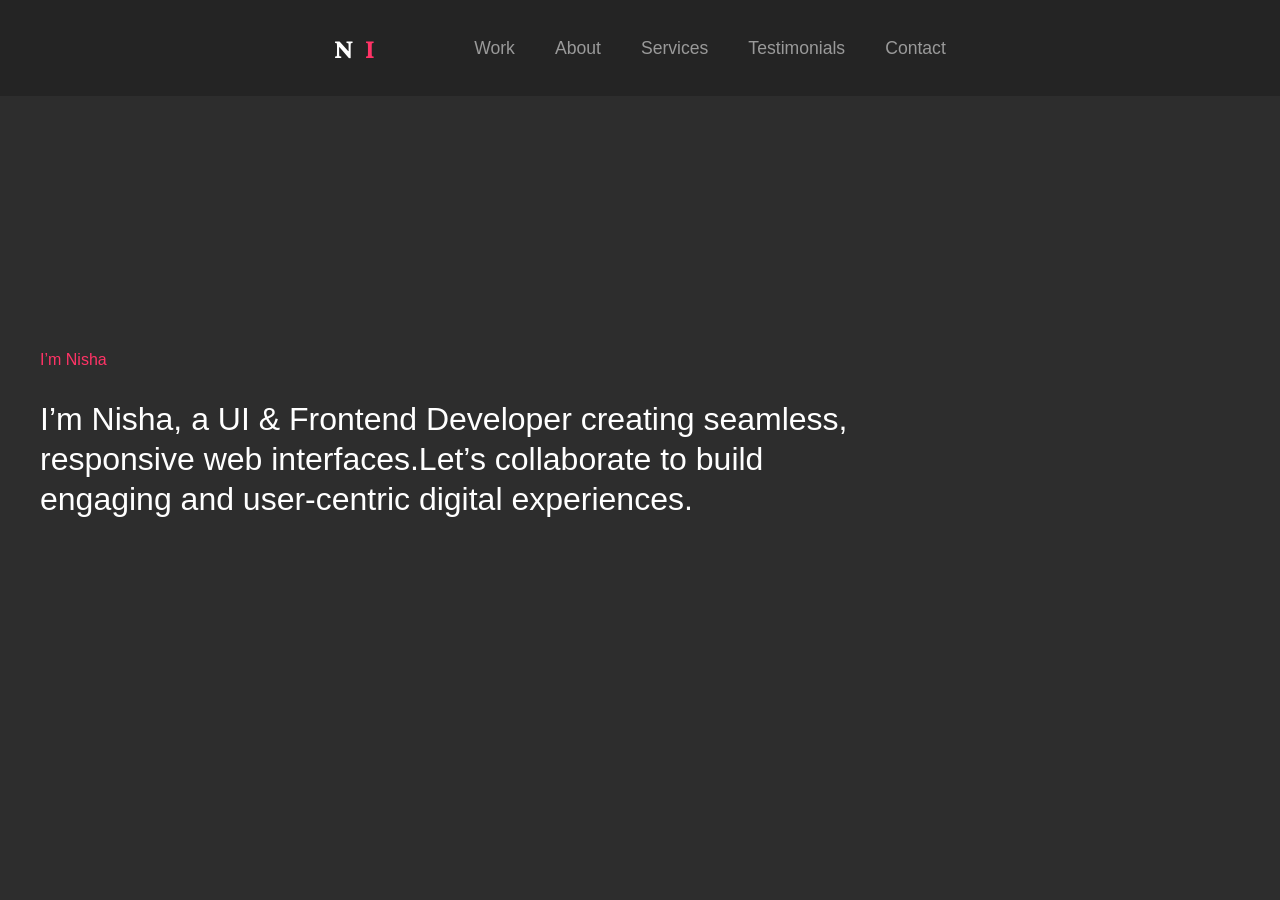
==== nisha.html @ 3fe4b80d "header part" ====
<!DOCTYPE html>
<html lang="en">
    <head>
        <meta charset="UTF-8">
        <meta name="viewport" content="width=device-width, initial-scale=1.0">
        <title>Nisha Portfolio</title>
        <link rel="preconnect" href="https://fonts.googleapis.com">
        <link rel="preconnect" href="https://fonts.gstatic.com" crossorigin>
        <link
            href="https://fonts.googleapis.com/css2?family=Crimson+Pro:wght@300;400;600;700&family=Archivo:wght@300;400;600;900&display=swap"
            rel="stylesheet">
        <link rel="stylesheet" href="nisha.css">
        <!--

Tooplate 2154 Split Portfolio

https://www.tooplate.com/view/2154-split-portfolio

Free HTML CSS Template

-->
    </head>
    <body>

        <div>
            <header>
                <div class="container">
                    <div class="header_wrap">
                        <a href="#work" class="logo">
                            <!-- <svg class="logo-icon" viewBox="0 0 100 100" xmlns="http://www.w3.org/2000/svg">
                <circle cx="50" cy="50" r="45" fill="none" stroke="#ff3366" stroke-width="3"/>
                <path d="M 30 40 L 50 60 L 70 40" fill="none" stroke="#ff3366" stroke-width="3" stroke-linecap="round" stroke-linejoin="round"/>
                <circle cx="50" cy="70" r="3" fill="#ff3366"/>
            </svg> -->
                            N
                            <span>I</span>
                        </a>
                        <nav>
                            <ul class="desktop-nav">
                                <li><a href="#work">Work</a></li>
                                <li><a href="#about">About</a></li>
                                <li><a href="#services">Services</a></li>
                                <li><a
                                        href="#testimonials">Testimonials</a></li>
                                <li><a href="#contact">Contact</a></li>
                            </ul>
                        </nav>
                        <div class="menu-icon">
                            <span></span>
                        </div>
                    </div>
                </div>
            </header>

            <div class="mobile-nav">
                <button class="mobile-nav-close"
                    aria-label="Close menu">&times;</button>
                <ul>
                    <li><a href="#work">Work</a></li>
                    <li><a href="#about">About</a></li>
                    <li><a href="#services">Services</a></li>
                    <li><a href="#testimonials">Testimonials</a></li>
                    <li><a href="#contact">Contact</a></li>
                </ul>
                <div class="mobile-nav-footer">
                    <p>Let's create something amazing together</p>
                    <a
                        href="/cdn-cgi/l/email-protection#a1c9c4cdcdcee1c4d9c0ccd1cdc48fc2cecc"><span
                            class="__cf_email__"
                            data-cfemail="771f121b1b1837120f161a071b125914181a">[email&#160;protected]</span></a>
                </div>
            </div>

        </div>

        <!-- banner section  -->

        <div class="banner-section">
            <div class="container">
                <div class="cont-row">
                    <div class="cont-col-left">
                        <div class="hero-wrapper">
                            <div class="hero-inner">
                                <span>I’m Nisha</span>
                                <h1>I’m Nisha, a UI & Frontend Developer
                                    creating seamless, responsive web
                                    interfaces.Let’s collaborate to build
                                    engaging and user-centric digital
                                    experiences.</h1>
                            </div>
                        </div>
                    </div>
                    <div class="cont-col-right">

                    </div>
                </div>
            </div>
        </div>

        <!-- banner section ends her  -->

        <!-- About Section -->
        <!-- <section id="about" class="about-section">
            <div class="container">
                <div class="about-split">
                    <div class="about-content">
                        <h2>Crafting Digital Experiences</h2>
                        <p>I'm a multidisciplinary designer and creative
                            director
                            based in New York, specializing in brand identity,
                            digital design, and visual storytelling. With over 8
                            years of experience, I've helped startups and
                            established brands create meaningful connections
                            with
                            their audiences.</p>
                        <p>My approach combines strategic thinking with
                            meticulous
                            craft. I believe great design isn't just about
                            aesthetics—it's about solving problems, telling
                            stories,
                            and creating experiences that resonate.</p>
                        <p>This template is provided by <a
                                href="https://www.tooplate.com"
                                target="_blank">Tooplate</a>, a website offering
                            free HTML CSS templates for personal and commercial
                            use.
                            You can download, modify, and use this template
                            without
                            any attribution requirement. Explore AI-ready web
                            templates at <a href="https://templatemo.com"
                                rel="nofollow" target="_blank">TemplateMo</a>.
                            All
                            photos sourced from <a href="https://unsplash.com"
                                rel="nofollow" target="_blank">Unsplash</a>.</p>
                        <div class="about-stats">
                            <div class="stat-item">
                                <h3>50+</h3>
                                <p>Projects</p>
                            </div>
                            <div class="stat-item">
                                <h3>30+</h3>
                                <p>Clients</p>
                            </div>
                            <div class="stat-item">
                                <h3>8</h3>
                                <p>Years</p>
                            </div>
                        </div>
                    </div>
                    <div class="about-image"></div>
                </div>
            </div>
        </section> -->

        <!-- Services Section -->

        <!-- <section id="services" class="services-section">
            <div class="container">
                <div class="services-container">
                    <div class="section-header">
                        <h2>What I Do</h2>
                        <p>Comprehensive design services tailored to your
                            needs</p>
                    </div>
                    <div class="services-grid">
                        <div class="service-card">
                            <div class="service-number">01</div>
                            <h3>Brand Identity</h3>
                            <p>Creating cohesive visual identities that capture
                                your
                                brand's essence and resonate with your
                                audience.</p>
                            <ul class="service-list">
                                <li>Logo Design</li>
                                <li>Brand Strategy</li>
                                <li>Visual Guidelines</li>
                                <li>Brand Collateral</li>
                            </ul>
                        </div>
                        <div class="service-card">
                            <div class="service-number">02</div>
                            <h3>Web Design</h3>
                            <p>Designing beautiful, functional websites that
                                deliver
                                exceptional user experiences across all
                                devices.</p>
                            <ul class="service-list">
                                <li>UI/UX Design</li>
                                <li>Responsive Design</li>
                                <li>Prototyping</li>
                                <li>Frontend Development</li>
                            </ul>
                        </div>
                        <div class="service-card">
                            <div class="service-number">03</div>
                            <h3>Digital Strategy</h3>
                            <p>Strategic planning and consulting to help your
                                brand
                                succeed in the digital landscape.</p>
                            <ul class="service-list">
                                <li>User Research</li>
                                <li>Content Strategy</li>
                                <li>Digital Roadmaps</li>
                                <li>Analytics & Insights</li>
                            </ul>
                        </div>
                    </div>
                </div>
            </div>
        </section> -->

        <!-- Testimonials Section -->
        <!-- <section id="testimonials" class="testimonials-section">
            <div class="container">
                <div class="testimonials-container">
                    <div class="section-header">
                        <h2>Client Testimonials</h2>
                        <p>What people say about working with me</p>
                    </div>
                    <div class="testimonials-grid">
                        <div class="testimonial-card">
                            <div class="quote-icon">"</div>
                            <p class="testimonial-text">Working with this
                                designer
                                was an absolute pleasure. The brand identity
                                they
                                created exceeded our expectations and perfectly
                                captured our vision. Highly recommended!</p>
                            <div class="testimonial-author">
                                <div class="author-avatar">SK</div>
                                <div class="author-info">
                                    <h4>Sarah Kim</h4>
                                    <p>CEO, Stellar Tech</p>
                                </div>
                            </div>
                        </div>
                        <div class="testimonial-card">
                            <div class="quote-icon">"</div>
                            <p class="testimonial-text">The attention to detail
                                and
                                creative approach made all the difference. Our
                                website redesign not only looks stunning but has
                                significantly improved our conversion rates.</p>
                            <div class="testimonial-author">
                                <div class="author-avatar">MJ</div>
                                <div class="author-info">
                                    <h4>Michael Johnson</h4>
                                    <p>Founder, FitLife</p>
                                </div>
                            </div>
                        </div>
                        <div class="testimonial-card">
                            <div class="quote-icon">"</div>
                            <p class="testimonial-text">Professional, creative,
                                and
                                always on time. The entire process was smooth
                                and
                                collaborative. We couldn't be happier with the
                                final
                                results.</p>
                            <div class="testimonial-author">
                                <div class="author-avatar">EC</div>
                                <div class="author-info">
                                    <h4>Emily Chen</h4>
                                    <p>Marketing Director, Fashion Co.</p>
                                </div>
                            </div>
                        </div>
                    </div>
                </div>
            </div>
        </section> -->

        <!-- Contact Section -->
        <!-- <section id="contact" class="contact-section">
            <div class="container">
                <div class="contact-split">
                    <div class="contact-info">
                        <h2>Let's Work Together</h2>
                        <p>Have a project in mind? I'd love to hear about it.
                            Send
                            me a message and let's create something amazing
                            together.</p>
                        <div class="contact-details">
                            <div class="contact-item">
                                <div class="contact-item-icon">📧</div>
                                <div class="contact-item-content">
                                    <h4>Email</h4>
                                    <a
                                        href="/cdn-cgi/l/email-protection#6008050c0c0f200518010d100c054e030f0d"><span
                                            class="__cf_email__"
                                            data-cfemail="18707d747477587d60797568747d367b7775">[email&#160;protected]</span></a>
                                </div>
                            </div>
                            <div class="contact-item">
                                <div class="contact-item-icon">📱</div>
                                <div class="contact-item-content">
                                    <h4>Phone</h4>
                                    <a href="tel:+1234567890">+1 (234)
                                        567-890</a>
                                </div>
                            </div>
                            <div class="contact-item">
                                <div class="contact-item-icon">📍</div>
                                <div class="contact-item-content">
                                    <h4>Location</h4>
                                    <a
                                        href="https://www.google.com/maps/place/New+York,+NY"
                                        target="_blank">New York, NY</a>
                                </div>
                            </div>
                        </div>
                        <div class="social-links">
                            <a href="#" class="social-link"
                                title="Dribbble">Dr</a>
                            <a href="#" class="social-link"
                                title="Behance">Be</a>
                            <a href="#" class="social-link"
                                title="Instagram">In</a>
                            <a href="#" class="social-link"
                                title="LinkedIn">Li</a>
                            <a href="#" class="social-link"
                                title="Twitter">Tw</a>
                        </div>
                    </div>
                    <form class="contact-form">
                        <div class="form-group">
                            <label for="name">Name</label>
                            <input type="text" id="name" name="name" required>
                        </div>
                        <div class="form-group">
                            <label for="email">Email</label>
                            <input type="email" id="email" name="email"
                                required>
                        </div>
                        <div class="form-group">
                            <label for="subject">Subject</label>
                            <input type="text" id="subject" name="subject"
                                required>
                        </div>
                        <div class="form-group">
                            <label for="message">Message</label>
                            <textarea id="message" name="message"
                                required></textarea>
                        </div>
                        <button type="submit" class="submit-btn">Send
                            Message</button>
                    </form>
                </div>
            </div>
        </section> -->

        <!-- <footer>
            <div class="container">
                <p>Copyright © 2026 Your Company Name. All rights reserved.
                    Design:
                    <a rel="nofollow" href="https://www.tooplate.com"
                        target="_blank">Tooplate</a></p>
            </div>
        </footer> -->

        <!-- <script data-cfasync="false"
            src="/cdn-cgi/scripts/5c5dd728/cloudflare-static/email-decode.min.js"></script>
        <script src="tooplate-split-scripts.js"></script> -->
    </body>
</html>
---- nisha.css ----
@charset "utf-8";
/* CSS Document 

Tooplate 2154 Split Portfolio

https://www.tooplate.com/view/2154-split-portfolio

*/

* {
	margin: 0;
	padding: 0;
	box-sizing: border-box;
}

:root {
	--bg-dark: #2d2d2d;
	--bg-light: #383838;
	--bg-header: #242424;
	--text-primary: #ffffff;
	--text-secondary: #9a9a9a;
	--accent: #ff3366;
	--accent-hover: #ff5580;
}

html {
	scroll-behavior: smooth;
}

body {
	font-family: Poppins, sans-serif;
	background: var(--bg-dark);
	color: var(--text-primary);
	overflow-x: hidden;
}

.container{
	max-width: 1200px;
    margin: auto;
}
/* Header */
.header_wrap{
	display: flex;
    align-items: center;
    gap: 100px;
}
.header_wrap span{
	color: var(--accent);
}
header {
	position: fixed;
	top: 0;
	left: 0;
	width: 100%;
	padding: 2rem 5%;
	display: flex;
	justify-content: space-between;
	align-items: center;
	z-index: 1000;
	background: rgba(36, 36, 36, 0.95);
	backdrop-filter: blur(10px);
}

.logo {
	font-family: 'Crimson Pro', serif;
	font-size: 1.8rem;
	font-weight: 700;
	letter-spacing: -1px;
	display: flex;
	align-items: center;
	gap: 0.75rem;
	text-decoration: none;
	color: var(--text-primary);
	transition: opacity 0.3s ease;
}

.logo:hover {
	opacity: 0.8;
}

.logo-icon {
	width: 40px;
	height: 40px;
}

.desktop-nav {
	display: flex;
	gap: 2.5rem;
	list-style: none;
}

.desktop-nav a {
	color: var(--text-secondary);
	text-decoration: none;
	font-size: 1.1rem;
	font-weight: 400;
	transition: all 0.3s ease;
	position: relative;
	padding-bottom: 0.5rem;
}

.desktop-nav a::before {
	content: '';
	position: absolute;
	bottom: 0;
	left: 50%;
	width: 0;
	height: 2px;
	background: var(--accent);
	transition: all 0.3s ease;
	transform: translateX(-50%);
}

.desktop-nav a:hover {
	color: var(--text-primary);
}

.desktop-nav a:hover::before {
	width: 100%;
}

.desktop-nav a.active {
	color: var(--text-primary);
}

.desktop-nav a.active::before {
	width: 100%;
	background: var(--text-primary);
}

.menu-icon {
	display: none;
	width: 40px;
	height: 40px;
	cursor: pointer;
	align-items: center;
	justify-content: center;
	border: 1px solid rgba(255, 255, 255, 0.2);
	border-radius: 50%;
	transition: border-color 0.3s ease;
	position: relative;
	z-index: 1002;
}

.menu-icon:hover {
	border-color: var(--accent);
}

.menu-icon span {
	display: block;
	width: 18px;
	height: 2px;
	background: var(--text-primary);
	position: relative;
}

.menu-icon span::before,
.menu-icon span::after {
	content: '';
	position: absolute;
	width: 18px;
	height: 2px;
	background: var(--text-primary);
	transition: all 0.3s ease;
}

.menu-icon span::before {
	top: -6px;
}

.menu-icon span::after {
	top: 6px;
}

/* Mobile Menu */
.mobile-nav {
	position: fixed;
	top: 0;
	right: -100%;
	width: 100%;
	max-width: 400px;
	height: 100vh;
	background: rgba(37, 37, 37, 0.98);
	backdrop-filter: blur(20px);
	z-index: 1001;
	padding: 120px 3rem 3rem;
	transition: right 0.3s ease-out;
}

.mobile-nav.active {
	right: 0;
}

.mobile-nav-close {
	position: absolute;
	top: 2rem;
	right: 2rem;
	width: 40px;
	height: 40px;
	background: transparent;
	border: 1px solid rgba(255, 255, 255, 0.2);
	border-radius: 50%;
	color: var(--text-primary);
	font-size: 1.5rem;
	cursor: pointer;
	display: flex;
	align-items: center;
	justify-content: center;
	transition: all 0.3s ease;
	line-height: 1;
}

.mobile-nav-close:hover {
	border-color: var(--accent);
	color: var(--accent);
	transform: rotate(90deg);
}

.mobile-nav ul {
	list-style: none;
}

.mobile-nav li {
	margin-bottom: 1.5rem;
}

.mobile-nav a {
	font-family: 'Crimson Pro', serif;
	font-size: 1.8rem;
	color: var(--text-primary);
	text-decoration: none;
	transition: all 0.3s ease;
	display: block;
}

.mobile-nav a:hover {
	color: var(--accent);
	transform: translateX(10px);
}

.mobile-nav a.active {
	color: var(--accent);
}

.mobile-nav-footer {
	position: absolute;
	bottom: 3rem;
	left: 3rem;
	right: 3rem;
}

.mobile-nav-footer p {
	color: var(--text-secondary);
	font-size: 0.9rem;
	margin-bottom: 1rem;
}

.mobile-nav-footer a {
	font-size: 0.9rem;
	color: var(--accent);
}

/* carousal banner  starts */

.banner-section-in{
	height: 100vh;
    display: flex;
    align-items: center;
    justify-content: center;	
}
.cont-row {
    height: 100vh;
    position: relative;
    display: grid;
    grid-template-columns: 1fr 300px;
    gap: 60px;
    align-items: center;
}
.hero-inner span{
	color: var(--accent);
}
.hero-inner h1 {
    padding: 30px 0;
    line-height: 40px;
    font-weight: 400;
}

/* carousal banner ends */



/* Split Screen Container */






.split-container {
	display: flex;
	height: 100vh;
	min-height: 700px;
	padding-top: 100px;
	position: relative;
}

.left-panel {
	flex: 1;
	position: relative;
	overflow: hidden;
	background: var(--bg-light);
}

.image-container {
	position: absolute;
	width: 100%;
	height: 100%;
	display: flex;
	align-items: center;
	justify-content: center;
	opacity: 0;
	transition: opacity 0.8s ease;
}

.image-container.active {
	opacity: 1;
}

.project-image {
	width: 80%;
	height: 80%;
	background-size: cover;
	background-position: center;
	position: relative;
	overflow: hidden;
}

.image-container:nth-child(1) .project-image {
	background-image: url('https://images.unsplash.com/photo-1558655146-9f40138edfeb?w=800&h=1000&fit=crop');
}

.image-container:nth-child(2) .project-image {
	background-image: url('https://images.unsplash.com/photo-1460925895917-afdab827c52f?w=800&h=1000&fit=crop');
}

.image-container:nth-child(3) .project-image {
	background-image: url('https://images.unsplash.com/photo-1476480862126-209bfaa8edc8?w=800&h=1000&fit=crop');
}

.image-container:nth-child(4) .project-image {
	background-image: url('https://images.unsplash.com/photo-1550745165-9bc0b252726f?w=800&h=1000&fit=crop');
}

.image-container:nth-child(5) .project-image {
	background-image: url('https://images.unsplash.com/photo-1499951360447-b19be8fe80f5?w=800&h=1000&fit=crop');
}

.right-panel {
	flex: 1;
	padding: 5%;
	overflow-y: visible;
	position: relative;
}

.project-details {
	position: absolute;
	top: 5%;
	left: 5%;
	right: 5%;
	opacity: 0;
	transform: translateY(30px);
	transition: all 0.6s ease;
	pointer-events: none;
}

.project-details.active {
	opacity: 1;
	transform: translateY(0);
	pointer-events: auto;
}

.project-number {
	font-family: 'Crimson Pro', serif;
	font-size: 1rem;
	color: var(--text-secondary);
	margin-bottom: 1rem;
	letter-spacing: 2px;
}

.project-title {
	font-family: 'Crimson Pro', serif;
	font-size: clamp(2.5rem, 5vw, 4rem);
	font-weight: 700;
	line-height: 1.1;
	margin-bottom: 1.5rem;
	letter-spacing: -2px;
}

.project-category {
	display: inline-block;
	padding: 0.5rem 1.5rem;
	background: var(--accent);
	color: white;
	font-size: 0.85rem;
	font-weight: 600;
	letter-spacing: 1px;
	margin-bottom: 2rem;
	text-transform: uppercase;
}

.project-description {
	font-family: 'Crimson Pro', serif;
	font-size: 1.3rem;
	line-height: 1.8;
	color: var(--text-secondary);
	margin-bottom: 3rem;
	max-width: 600px;
}

.project-info {
	display: grid;
	grid-template-columns: repeat(auto-fit, minmax(150px, 1fr));
	gap: 2rem;
	margin-bottom: 3rem;
	padding: 2rem 0;
	border-top: 1px solid rgba(255, 255, 255, 0.1);
	border-bottom: 1px solid rgba(255, 255, 255, 0.1);
}

.info-item h4 {
	font-size: 0.85rem;
	color: var(--text-secondary);
	margin-bottom: 0.5rem;
	text-transform: uppercase;
	letter-spacing: 1px;
}

.info-item p {
	font-size: 1.1rem;
	font-weight: 600;
}

.project-tags {
	display: flex;
	flex-wrap: wrap;
	gap: 0.75rem;
	margin-bottom: 3rem;
}

.tag {
	padding: 0.5rem 1rem;
	background: rgba(255, 255, 255, 0.05);
	border: 1px solid rgba(255, 255, 255, 0.1);
	font-size: 0.9rem;
	color: var(--text-secondary);
}

.view-project-btn {
	display: inline-block;
	padding: 1rem 2.5rem;
	background: transparent;
	color: var(--text-primary);
	border: 2px solid var(--text-primary);
	text-decoration: none;
	font-weight: 600;
	letter-spacing: 1px;
	text-transform: uppercase;
	font-size: 0.9rem;
	transition: all 0.3s ease;
}

.view-project-btn:hover {
	background: var(--accent);
	border-color: var(--accent);
	transform: translateX(10px);
}

/* Navigation Arrows */
.navigation {
	position: absolute;
	top: 120px;
	right: 5%;
	display: flex;
	gap: 1rem;
	z-index: 100;
}

.nav-arrow {
	width: 50px;
	height: 50px;
	background: rgba(255, 255, 255, 0.05);
	border: 1px solid rgba(255, 255, 255, 0.2);
	display: flex;
	align-items: center;
	justify-content: center;
	cursor: pointer;
	transition: all 0.3s ease;
	backdrop-filter: blur(10px);
}

.nav-arrow:hover {
	background: var(--accent);
	border-color: var(--accent);
	transform: scale(1.1);
}

.nav-arrow.disabled {
	opacity: 0.3;
	cursor: not-allowed;
}

.nav-arrow.disabled:hover {
	background: rgba(255, 255, 255, 0.05);
	transform: scale(1);
}

.arrow {
	width: 16px;
	height: 16px;
	border-top: 2px solid var(--text-primary);
	border-right: 2px solid var(--text-primary);
}

.arrow-left {
	transform: rotate(-135deg);
}

.arrow-right {
	transform: rotate(45deg);
}

/* Progress Indicator */
.progress-indicator {
	position: absolute;
	left: 2%;
	top: 50%;
	transform: translateY(-50%);
	display: flex;
	flex-direction: column;
	gap: 1rem;
	z-index: 100;
}

.progress-dot {
	width: 12px;
	height: 12px;
	background: rgba(255, 255, 255, 0.2);
	border-radius: 50%;
	cursor: pointer;
	transition: all 0.3s ease;
}

.progress-dot.active {
	background: var(--accent);
	transform: scale(1.5);
}

.progress-dot:hover {
	background: var(--text-primary);
}

/* Project Controls Wrapper */
.project-controls {
	position: absolute;
	top: 0;
	left: 0;
	right: 0;
	bottom: 0;
	pointer-events: none;
	z-index: 100;
	opacity: 1;
	transition: opacity 0.3s ease;
}

.project-controls.hidden {
	opacity: 0;
	pointer-events: none;
}

.project-controls .navigation,
.project-controls .progress-indicator {
	pointer-events: auto;
}

.project-controls.hidden .navigation,
.project-controls.hidden .progress-indicator {
	pointer-events: none;
}

/* About Section */
.about-section {
	min-height: 100vh;
	display: flex;
	align-items: center;
	padding: 100px 5%;
}

.about-split {
	display: grid;
	grid-template-columns: 1fr 1fr;
	gap: 5rem;
	max-width: 1400px;
	margin: 0 auto;
	align-items: center;
}

.about-image {
	position: relative;
	aspect-ratio: 3/4;
	background-image: url('https://images.unsplash.com/photo-1573496359142-b8d87734a5a2?w=600&h=800&fit=crop');
	background-size: cover;
	background-position: center;
	display: flex;
	align-items: center;
	justify-content: center;
	overflow: hidden;
}

.about-image::before {
	content: '';
	position: absolute;
	width: 100%;
	height: 100%;
	background: rgba(26, 26, 26, 0.3);
}

.about-content h2 {
	font-family: 'Crimson Pro', serif;
	font-size: clamp(2.5rem, 5vw, 4rem);
	font-weight: 700;
	line-height: 1.1;
	margin-bottom: 2rem;
	letter-spacing: -2px;
}

.about-content p {
	font-family: 'Crimson Pro', serif;
	font-size: 1.2rem;
	line-height: 1.8;
	color: var(--text-secondary);
	margin-bottom: 1.5rem;
}

.about-content p a {
	color: var(--accent);
	text-decoration: none;
	transition: opacity 0.3s ease;
}

.about-content p a:hover {
	opacity: 0.8;
}

.about-stats {
	display: grid;
	grid-template-columns: repeat(3, 1fr);
	gap: 1.5rem;
	margin-top: 3rem;
	padding-top: 3rem;
	border-top: 1px solid rgba(255, 255, 255, 0.1);
}

.stat-item {
	position: relative;
	padding: 2rem 1.5rem;
	background: rgba(255, 255, 255, 0.02);
	border: 1px solid rgba(255, 255, 255, 0.1);
	text-align: center;
	transition: all 0.3s ease;
}

.stat-item:hover {
	background: rgba(255, 255, 255, 0.05);
	border-color: rgba(255, 255, 255, 0.2);
	transform: translateY(-3px);
}

.stat-item::before {
	content: '';
	position: absolute;
	top: 0;
	left: 0;
	width: 30px;
	height: 30px;
	border-top: 2px solid var(--accent);
	border-left: 2px solid var(--accent);
}

.stat-item::after {
	content: '';
	position: absolute;
	bottom: 0;
	right: 0;
	width: 30px;
	height: 30px;
	border-bottom: 2px solid rgba(255, 255, 255, 0.2);
	border-right: 2px solid rgba(255, 255, 255, 0.2);
}

.stat-item h3 {
	font-family: 'Crimson Pro', serif;
	font-size: 3.5rem;
	font-weight: 700;
	color: var(--text-primary);
	margin-bottom: 0.5rem;
	line-height: 1;
}

.stat-item p {
	font-size: 0.85rem;
	color: var(--text-secondary);
	text-transform: uppercase;
	letter-spacing: 2px;
}

/* Services Section */
.services-section {
	min-height: 100vh;
	padding: 100px 5%;
	display: flex;
	align-items: center;
}

.services-container {
	max-width: 1400px;
	margin: 0 auto;
	width: 100%;
}

.section-header {
	text-align: center;
	margin-bottom: 5rem;
}

.section-header h2 {
	font-family: 'Crimson Pro', serif;
	font-size: clamp(2.5rem, 5vw, 4rem);
	font-weight: 700;
	line-height: 1.1;
	margin-bottom: 1rem;
	letter-spacing: -2px;
}

.section-header p {
	font-family: 'Crimson Pro', serif;
	font-size: 1.2rem;
	color: var(--text-secondary);
}

.services-grid {
	display: grid;
	grid-template-columns:1fr 1fr 1fr;
	gap: 2rem;
}

.service-card {
	padding: 2rem;
	background: rgba(255, 255, 255, 0.02);
	border: 1px solid rgba(255, 255, 255, 0.1);
	transition: all 0.3s ease;
	position: relative;
	overflow: hidden;
}

.service-card:hover {
	background: rgba(255, 255, 255, 0.05);
	border-color: rgba(255, 255, 255, 0.2);
	transform: translateY(-5px);
}

.service-number {
	position: relative;
	display: inline-flex;
	align-items: center;
	justify-content: center;
	width: 100px;
	height: 100px;
	margin-bottom: 1.5rem;
	font-family: 'Crimson Pro', serif;
	font-size: 2.5rem;
	font-weight: 700;
	color: var(--text-primary);
}

.service-number::before,
.service-number::after {
	content: '';
	position: absolute;
	width: 82px;
	height: 82px;
	border: 2px solid;
}

.service-number::before {
	top: 0;
	left: 0;
	border-color: rgba(255, 255, 255, 0.2);
}

.service-number::after {
	bottom: 0;
	right: 0;
	border-color: var(--accent);
}

.service-card h3 {
	font-family: 'Crimson Pro', serif;
	font-size: 2rem;
	font-weight: 700;
	margin-bottom: 1rem;
	letter-spacing: -1px;
}

.service-card p {
	color: var(--text-secondary);
	line-height: 1.7;
	margin-bottom: 1.5rem;
}

.service-list {
	list-style: none;
}

.service-list li {
	color: var(--text-secondary);
	font-size: 0.9rem;
	padding: 0.5rem 0;
	padding-left: 1.5rem;
	position: relative;
}

.service-list li::before {
	content: '→';
	position: absolute;
	left: 0;
	color: var(--accent);
}

/* Testimonials Section */
.testimonials-section {
	min-height: 100vh;
	padding: 100px 5%;
	display: flex;
	align-items: center;
	background: rgba(255, 255, 255, 0.02);
}

.testimonials-container {
	max-width: 1200px;
	margin: 0 auto;
	width: 100%;
}

.testimonials-grid {
	display: grid;
	grid-template-columns: repeat(auto-fit, minmax(350px, 1fr));
	gap: 3rem;
	margin-top: 3rem;
}

.testimonial-card {
	padding: 3rem;
	background: rgba(45, 45, 45, 0.8);
	border: 1px solid rgba(255, 255, 255, 0.1);
	position: relative;
}

.quote-icon {
	font-family: 'Crimson Pro', serif;
	font-size: 5rem;
	color: rgba(255, 255, 255, 0.1);
	line-height: 1;
	margin-bottom: 1rem;
}

.testimonial-text {
	font-family: 'Crimson Pro', serif;
	font-size: 1.2rem;
	line-height: 1.8;
	color: var(--text-primary);
	margin-bottom: 2rem;
}

.testimonial-author {
	display: flex;
	align-items: center;
	gap: 1rem;
	padding-top: 2rem;
	border-top: 1px solid rgba(255, 255, 255, 0.1);
}

.author-avatar {
	width: 50px;
	height: 50px;
	background: var(--accent);
	border-radius: 50%;
	display: flex;
	align-items: center;
	justify-content: center;
	font-family: 'Crimson Pro', serif;
	font-size: 1.5rem;
	font-weight: 700;
}

.author-info h4 {
	font-size: 1.1rem;
	margin-bottom: 0.25rem;
}

.author-info p {
	font-size: 0.9rem;
	color: var(--text-secondary);
}

/* Contact Section */
.contact-section {
	min-height: 100vh;
	display: flex;
	align-items: center;
	padding: 100px 5%;
}

.contact-split {
	display: grid;
	grid-template-columns: 1fr 1fr;
	gap: 5rem;
	max-width: 1400px;
	margin: 0 auto;
	align-items: center;
}

.contact-info h2 {
	font-family: 'Crimson Pro', serif;
	font-size: clamp(2.5rem, 5vw, 4rem);
	font-weight: 700;
	line-height: 1.1;
	margin-bottom: 2rem;
	letter-spacing: -2px;
}

.contact-info p {
	font-family: 'Crimson Pro', serif;
	font-size: 1.2rem;
	line-height: 1.8;
	color: var(--text-secondary);
	margin-bottom: 3rem;
}

.contact-details {
	display: flex;
	flex-direction: column;
	gap: 1.5rem;
}

.contact-item {
	display: flex;
	align-items: flex-start;
	gap: 1rem;
}

.contact-item-icon {
	width: 50px;
	height: 50px;
	min-width: 50px;
	flex-shrink: 0;
	background: rgba(255, 255, 255, 0.05);
	border: 1px solid rgba(255, 255, 255, 0.1);
	display: flex;
	align-items: center;
	justify-content: center;
	font-size: 1.2rem;
}

.contact-item-content {
	padding-top: 0.25rem;
}

.contact-item-content h4 {
	font-size: 0.85rem;
	color: var(--text-secondary);
	margin-bottom: 0.25rem;
	text-transform: uppercase;
	letter-spacing: 1px;
}

.contact-item-content a,
.contact-item-content p {
	color: var(--text-primary);
	text-decoration: none;
	font-size: 1.1rem;
	margin: 0;
	line-height: 1.4;
}

.contact-item-content a:hover {
	color: var(--accent);
}

.social-links {
	display: flex;
	gap: 1rem;
	margin-top: 3rem;
}

.social-link {
	width: 50px;
	height: 50px;
	background: rgba(255, 255, 255, 0.05);
	border: 1px solid rgba(255, 255, 255, 0.1);
	display: flex;
	align-items: center;
	justify-content: center;
	text-decoration: none;
	color: var(--text-primary);
	transition: all 0.3s ease;
}

.social-link:hover {
	background: var(--accent);
	border-color: var(--accent);
	transform: translateY(-3px);
}

.contact-form {
	display: flex;
	flex-direction: column;
	gap: 1.5rem;
}

.form-group {
	display: flex;
	flex-direction: column;
	gap: 0.5rem;
}

.form-group label {
	font-size: 0.85rem;
	color: var(--text-secondary);
	text-transform: uppercase;
	letter-spacing: 1px;
}

.form-group input,
.form-group textarea {
	padding: 1rem;
	background: rgba(255, 255, 255, 0.02);
	border: 1px solid rgba(255, 255, 255, 0.1);
	color: var(--text-primary);
	font-family: 'Archivo', sans-serif;
	font-size: 1rem;
	transition: all 0.3s ease;
}

.form-group input:focus,
.form-group textarea:focus {
	outline: none;
	border-color: var(--accent);
	background: rgba(255, 255, 255, 0.05);
}

.form-group textarea {
	resize: vertical;
	min-height: 150px;
}

.submit-btn {
	padding: 1.2rem 2.5rem;
	background: transparent;
	color: var(--text-primary);
	border: 2px solid var(--text-primary);
	font-family: 'Archivo', sans-serif;
	font-weight: 600;
	letter-spacing: 1px;
	text-transform: uppercase;
	font-size: 0.9rem;
	cursor: pointer;
	transition: all 0.3s ease;
}

.submit-btn:hover {
	background: var(--accent);
	border-color: var(--accent);
}

/* Footer */
footer {
	position: relative;
	padding: 1.5rem 5%;
	text-align: center;
	font-size: 0.85rem;
	color: var(--text-secondary);
	background: rgba(36, 36, 36, 0.95);
	backdrop-filter: blur(10px);
}

footer a {
	color: var(--accent);
	text-decoration: none;
	transition: color 0.3s ease;
}

footer a:hover {
	color: var(--accent-hover);
}

/* Responsive */
@media (max-width: 1024px) {
	.split-container {
		flex-direction: column;
		height: auto;
		padding-top: 100px;
		padding-bottom: 0;
	}

	.left-panel {
		height: 50vh;
		min-height: 400px;
		position: relative;
		order: 1;
	}

	/* Project controls bar - between panels */
	.project-controls {
		position: relative;
		order: 2;
		display: flex;
		justify-content: space-between;
		align-items: center;
		padding: 1rem 5%;
		background: linear-gradient(180deg, var(--bg-light) 0%, var(--bg-dark) 100%);
		border-top: 1px solid rgba(255, 255, 255, 0.05);
		border-bottom: 1px solid rgba(255, 255, 255, 0.05);
		top: auto;
		left: auto;
		right: auto;
		bottom: auto;
		pointer-events: auto;
	}

	.progress-indicator {
		position: relative;
		left: auto;
		top: auto;
		transform: none;
		flex-direction: row;
		gap: 0.75rem;
	}

	.navigation {
		position: relative;
		top: auto;
		bottom: auto;
		right: auto;
	}

	.nav-arrow {
		width: 45px;
		height: 45px;
	}

	.right-panel {
		height: auto;
		overflow-y: visible;
		padding-top: 2rem;
		padding-bottom: 2rem;
		position: relative;
		order: 3;
	}

	.project-details {
		position: relative;
		top: 0;
		opacity: 1;
		transform: translateY(0);
		pointer-events: auto;
		display: none;
	}

	.project-details.active {
		display: block;
	}

	.desktop-nav {
		display: none;
	}

	.menu-icon {
		display: flex;
	}

	footer {
		position: relative;
	}

	.about-split,
	.contact-split {
		grid-template-columns: 1fr;
		gap: 3rem;
	}

	.about-image {
		order: -1;
		max-height: 500px;
	}

	.about-stats {
		grid-template-columns: repeat(3, 1fr);
	}

	.services-grid {
		grid-template-columns: repeat(auto-fit, minmax(250px, 1fr));
	}

	.testimonials-grid {
		grid-template-columns: 1fr;
	}
}

@media (max-width: 768px) {
	header {
		padding: 1.5rem 5%;
	}

	.logo {
		font-size: 1.5rem;
	}

	.project-title {
		font-size: 2.5rem;
	}

	.project-description {
		font-size: 1.1rem;
	}

	.project-info {
		grid-template-columns: 1fr;
		gap: 1.5rem;
	}

	.navigation {
		gap: 0.5rem;
	}

	.nav-arrow {
		width: 50px;
		height: 50px;
	}

	.about-content h2,
	.contact-info h2,
	.section-header h2 {
		font-size: 2.5rem;
	}

	.about-stats {
		grid-template-columns: repeat(3, 1fr);
		gap: 1rem;
	}

	.stat-item {
		padding: 1.5rem 1rem;
	}

	.stat-item h3 {
		font-size: 2.2rem;
	}

	.stat-item::before,
	.stat-item::after {
		width: 20px;
		height: 20px;
	}

	.service-card {
		padding: 2rem 1.5rem;
	}

	.testimonial-card {
		padding: 2rem;
	}

	.services-section,
	.testimonials-section,
	.about-section,
	.contact-section {
		padding: 60px 5%;
	}
}

@media (max-width: 480px) {
	.split-container {
		padding-top: 80px;
		padding-bottom: 0;
	}

	.left-panel {
		height: 40vh;
		min-height: 300px;
	}

	.project-title {
		font-size: 2rem;
	}

	.project-controls {
		padding: 0.75rem 5%;
	}

	.right-panel {
		padding: 1.5rem 5% 2rem;
	}

	.navigation {
		gap: 0.5rem;
	}

	.nav-arrow {
		width: 40px;
		height: 40px;
	}

	.arrow {
		width: 15px;
		height: 15px;
	}

	.progress-indicator {
		gap: 0.5rem;
	}

	.about-stats {
		grid-template-columns: 1fr;
		gap: 1rem;
	}

	.stat-item h3 {
		font-size: 2.5rem;
	}

	.progress-dot {
		width: 10px;
		height: 10px;
	}

	.services-grid {
		grid-template-columns: 1fr;
	}

	.social-links {
		flex-wrap: wrap;
	}
}
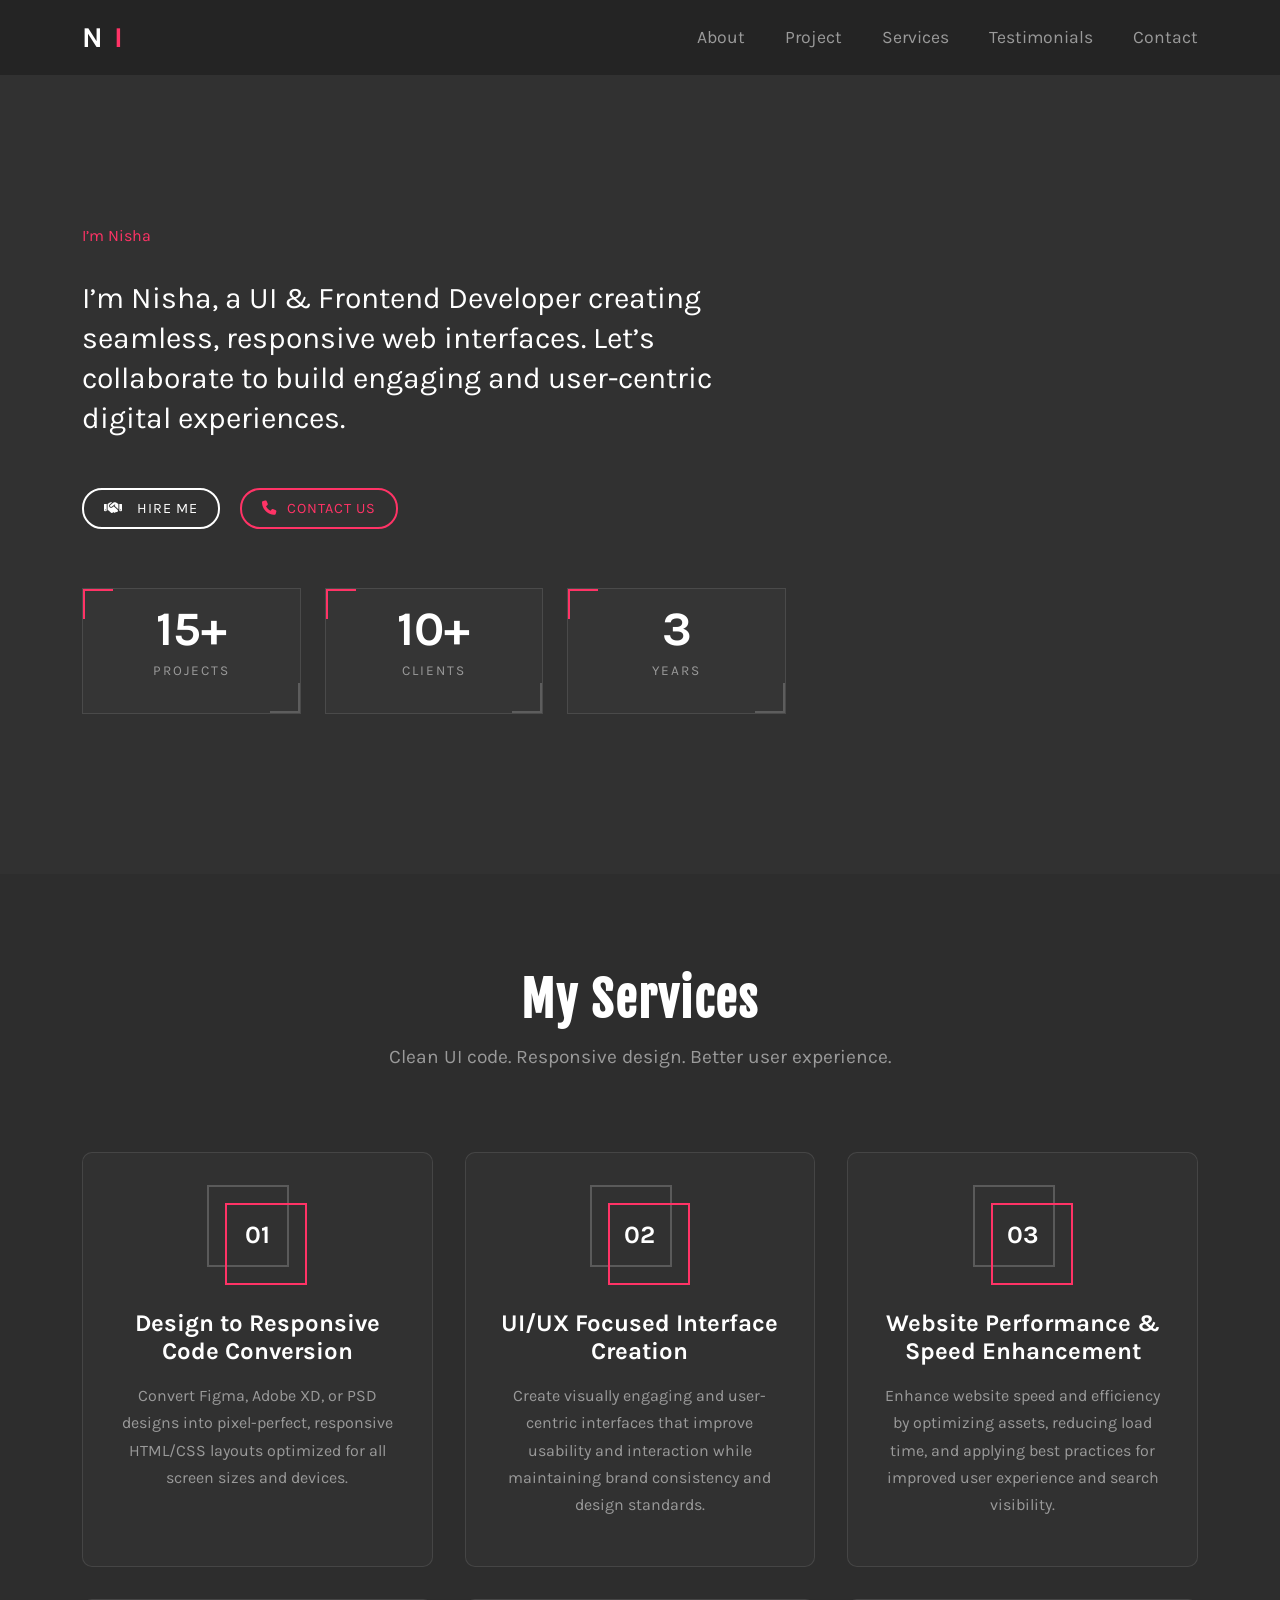
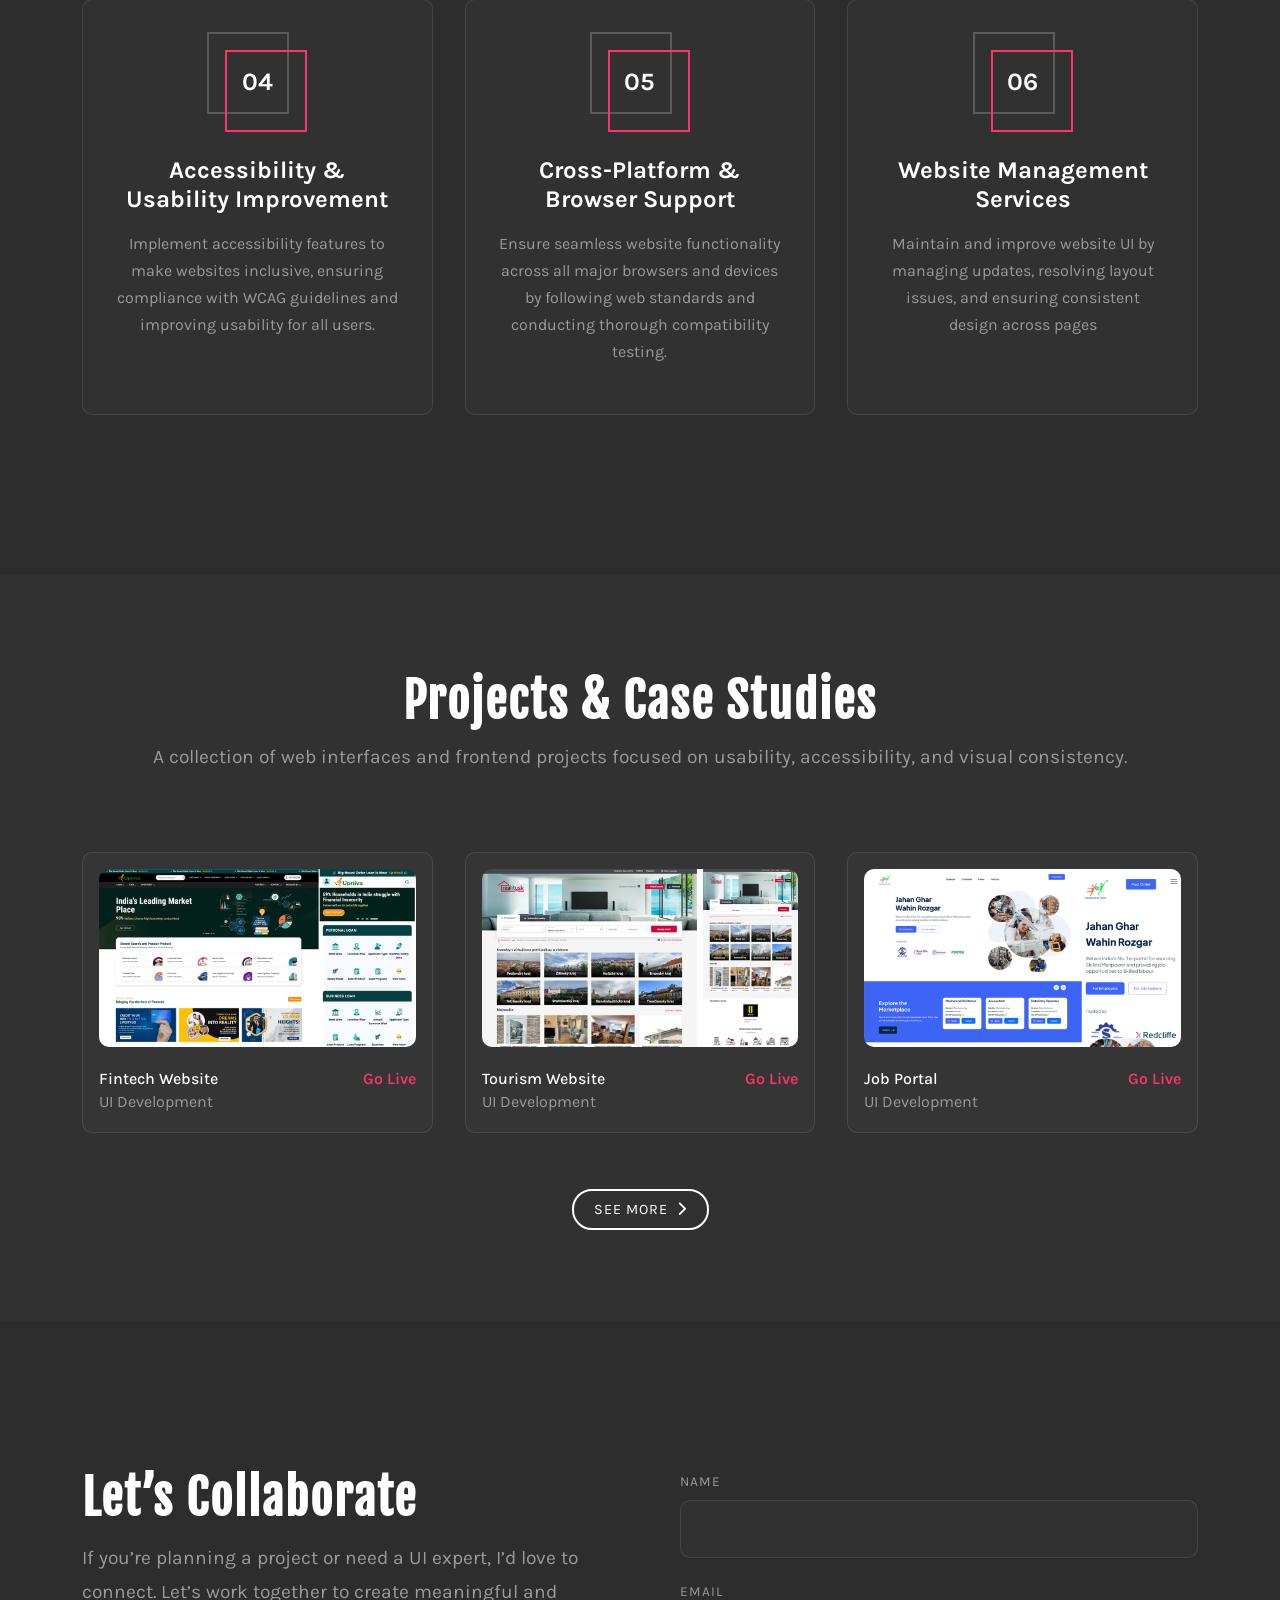
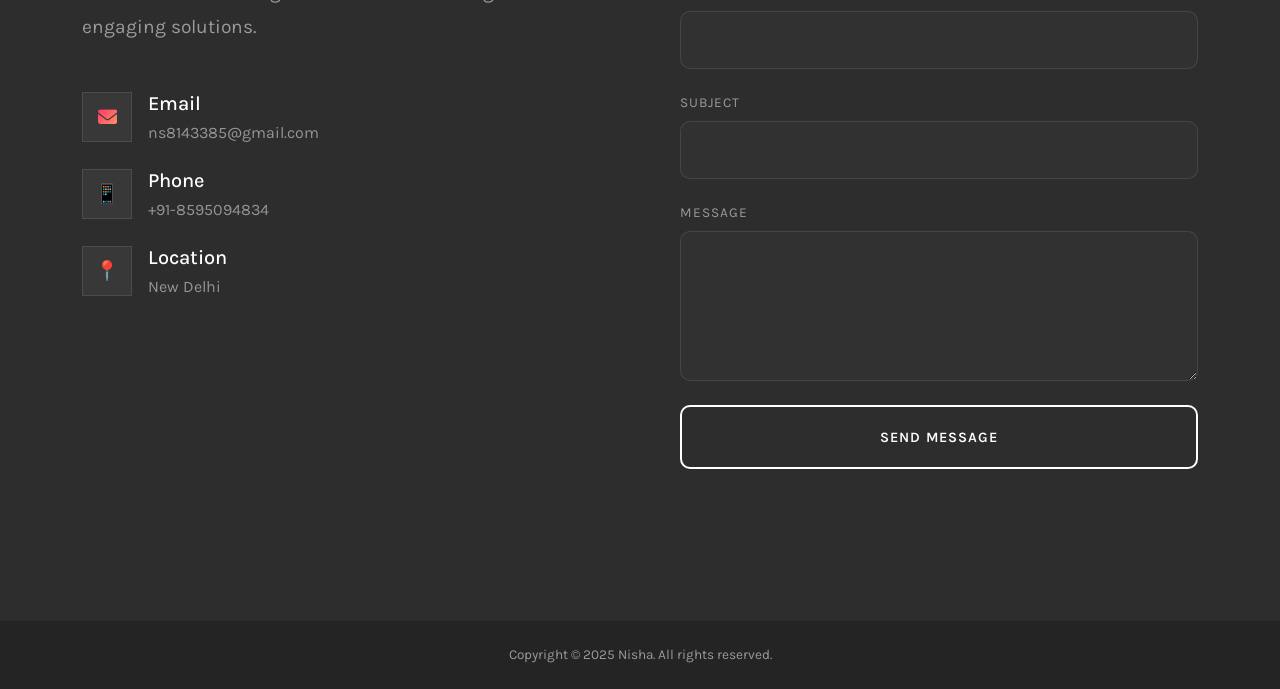
==== commit 0365d99d: "new section creation + new page project.html created" ====
--- a/nisha.html
+++ b/nisha.html
@@ -7,18 +7,17 @@
         <link rel="preconnect" href="https://fonts.googleapis.com">
         <link rel="preconnect" href="https://fonts.gstatic.com" crossorigin>
         <link
-            href="https://fonts.googleapis.com/css2?family=Crimson+Pro:wght@300;400;600;700&family=Archivo:wght@300;400;600;900&display=swap"
+            href="https://cdn.jsdelivr.net/npm/bootstrap@5.3.2/dist/css/bootstrap.min.css"
             rel="stylesheet">
+
+        <link
+            href="https://fonts.googleapis.com/css2?family=Barlow:ital,wght@0,100;0,200;0,300;0,400;0,500;0,600;0,700;0,800;0,900;1,100;1,200;1,300;1,400;1,500;1,600;1,700;1,800;1,900&family=Figtree:ital,wght@0,300..900;1,300..900&family=Fjalla+One&family=Karla:ital,wght@0,200..800;1,200..800&family=Open+Sans:ital,wght@0,300..800;1,300..800&family=Roboto+Condensed:ital,wght@0,100..900;1,100..900&family=Roboto:ital,wght@0,100..900;1,100..900&display=swap"
+            rel="stylesheet">
+        <link rel="stylesheet"
+            href="https://cdnjs.cloudflare.com/ajax/libs/font-awesome/6.5.1/css/all.min.css">
+
         <link rel="stylesheet" href="nisha.css">
-        <!--
-
-Tooplate 2154 Split Portfolio
-
-https://www.tooplate.com/view/2154-split-portfolio
-
-Free HTML CSS Template
-
--->
+
     </head>
     <body>
 
@@ -27,18 +26,14 @@
                 <div class="container">
                     <div class="header_wrap">
                         <a href="#work" class="logo">
-                            <!-- <svg class="logo-icon" viewBox="0 0 100 100" xmlns="http://www.w3.org/2000/svg">
-                <circle cx="50" cy="50" r="45" fill="none" stroke="#ff3366" stroke-width="3"/>
-                <path d="M 30 40 L 50 60 L 70 40" fill="none" stroke="#ff3366" stroke-width="3" stroke-linecap="round" stroke-linejoin="round"/>
-                <circle cx="50" cy="70" r="3" fill="#ff3366"/>
-            </svg> -->
                             N
                             <span>I</span>
                         </a>
                         <nav>
                             <ul class="desktop-nav">
-                                <li><a href="#work">Work</a></li>
+
                                 <li><a href="#about">About</a></li>
+                                <li><a href="/project.html">Project</a></li>
                                 <li><a href="#services">Services</a></li>
                                 <li><a
                                         href="#testimonials">Testimonials</a></li>
@@ -56,8 +51,8 @@
                 <button class="mobile-nav-close"
                     aria-label="Close menu">&times;</button>
                 <ul>
-                    <li><a href="#work">Work</a></li>
                     <li><a href="#about">About</a></li>
+                    <li><a href="/project.html">Project</a></li>
                     <li><a href="#services">Services</a></li>
                     <li><a href="#testimonials">Testimonials</a></li>
                     <li><a href="#contact">Contact</a></li>
@@ -75,7 +70,8 @@
 
         <!-- banner section  -->
 
-        <div class="banner-section">
+        <div class="banner-section" id="about"
+            style="background: rgba(255, 255, 255, 0.02);">
             <div class="container">
                 <div class="cont-row">
                     <div class="cont-col-left">
@@ -84,243 +80,256 @@
                                 <span>I’m Nisha</span>
                                 <h1>I’m Nisha, a UI & Frontend Developer
                                     creating seamless, responsive web
-                                    interfaces.Let’s collaborate to build
+                                    interfaces. Let’s collaborate to build
                                     engaging and user-centric digital
                                     experiences.</h1>
                             </div>
                         </div>
-                    </div>
-                    <div class="cont-col-right">
-
-                    </div>
-                </div>
-            </div>
-        </div>
-
-        <!-- banner section ends her  -->
-
-        <!-- About Section -->
-        <!-- <section id="about" class="about-section">
-            <div class="container">
-                <div class="about-split">
-                    <div class="about-content">
-                        <h2>Crafting Digital Experiences</h2>
-                        <p>I'm a multidisciplinary designer and creative
-                            director
-                            based in New York, specializing in brand identity,
-                            digital design, and visual storytelling. With over 8
-                            years of experience, I've helped startups and
-                            established brands create meaningful connections
-                            with
-                            their audiences.</p>
-                        <p>My approach combines strategic thinking with
-                            meticulous
-                            craft. I believe great design isn't just about
-                            aesthetics—it's about solving problems, telling
-                            stories,
-                            and creating experiences that resonate.</p>
-                        <p>This template is provided by <a
-                                href="https://www.tooplate.com"
-                                target="_blank">Tooplate</a>, a website offering
-                            free HTML CSS templates for personal and commercial
-                            use.
-                            You can download, modify, and use this template
-                            without
-                            any attribution requirement. Explore AI-ready web
-                            templates at <a href="https://templatemo.com"
-                                rel="nofollow" target="_blank">TemplateMo</a>.
-                            All
-                            photos sourced from <a href="https://unsplash.com"
-                                rel="nofollow" target="_blank">Unsplash</a>.</p>
+                        <div class="hero-btn">
+                            <div class="hire"><a href="#"><span>
+                                        <i class="fa-solid fa-handshake"></i>
+
+                                    </span>Hire
+                                    Me</a></div>
+                            <div class="hire hire_connect"><a
+                                    href="https://wa.me/918595094834"
+                                    class="whatsapp" target="_blank">
+                                    <span><i
+                                            class="fa-solid fa-phone"></i></span>Contact
+                                    Us
+                                </a></div>
+                        </div>
+                        <!-- <div class="skills-wrapper">
+                           
+                            <div class="skills-row left">
+                                <span>JavaScript</span>
+                                <span>jQuery</span>
+                                <span>React</span>
+                                <span>Next.js</span>
+                                <span>Photoshop</span>
+                                <span>Sass</span>
+                            </div>
+
+                            <div class="skills-row right">
+                                <span>SCSS</span>
+                                <span>Framer Motion</span>
+                                <span>Bootstrap</span>
+                                <span>HTML</span>
+                                <span>CSS</span>
+                                <span>Git</span>
+                            </div>
+                        </div> -->
+
                         <div class="about-stats">
                             <div class="stat-item">
-                                <h3>50+</h3>
+                                <h3>15+</h3>
                                 <p>Projects</p>
                             </div>
                             <div class="stat-item">
-                                <h3>30+</h3>
+                                <h3>10+</h3>
                                 <p>Clients</p>
                             </div>
                             <div class="stat-item">
-                                <h3>8</h3>
+                                <h3>3</h3>
                                 <p>Years</p>
                             </div>
                         </div>
-                    </div>
-                    <div class="about-image"></div>
-                </div>
-            </div>
-        </section> -->
+
+                    </div>
+                    <div class="cont-col-right">
+
+                    </div>
+                </div>
+            </div>
+        </div>
+
+        <!-- banner section ends her  -->
 
         <!-- Services Section -->
 
-        <!-- <section id="services" class="services-section">
-            <div class="container">
-                <div class="services-container">
+        <section id="services" class="services-section">
+
+            <div class="services-container">
+                <div class="container">
                     <div class="section-header">
-                        <h2>What I Do</h2>
-                        <p>Comprehensive design services tailored to your
-                            needs</p>
+                        <h2>My Services</h2>
+                        <p>Clean UI code. Responsive design. Better user
+                            experience.</p>
                     </div>
                     <div class="services-grid">
                         <div class="service-card">
                             <div class="service-number">01</div>
-                            <h3>Brand Identity</h3>
-                            <p>Creating cohesive visual identities that capture
-                                your
-                                brand's essence and resonate with your
-                                audience.</p>
-                            <ul class="service-list">
+                            <h3>Design to Responsive Code Conversion</h3>
+                            <p>Convert Figma, Adobe XD, or PSD designs into
+                                pixel-perfect, responsive HTML/CSS layouts
+                                optimized for all screen sizes and devices.</p>
+                            <!-- <ul class="service-list">
                                 <li>Logo Design</li>
                                 <li>Brand Strategy</li>
                                 <li>Visual Guidelines</li>
                                 <li>Brand Collateral</li>
-                            </ul>
+                            </ul> -->
                         </div>
                         <div class="service-card">
                             <div class="service-number">02</div>
-                            <h3>Web Design</h3>
-                            <p>Designing beautiful, functional websites that
-                                deliver
-                                exceptional user experiences across all
-                                devices.</p>
-                            <ul class="service-list">
-                                <li>UI/UX Design</li>
-                                <li>Responsive Design</li>
-                                <li>Prototyping</li>
-                                <li>Frontend Development</li>
-                            </ul>
+                            <h3>UI/UX Focused Interface Creation</h3>
+                            <p>Create visually engaging and user-centric
+                                interfaces that improve usability and
+                                interaction while maintaining brand consistency
+                                and design standards.</p>
                         </div>
                         <div class="service-card">
                             <div class="service-number">03</div>
-                            <h3>Digital Strategy</h3>
-                            <p>Strategic planning and consulting to help your
-                                brand
-                                succeed in the digital landscape.</p>
-                            <ul class="service-list">
-                                <li>User Research</li>
-                                <li>Content Strategy</li>
-                                <li>Digital Roadmaps</li>
-                                <li>Analytics & Insights</li>
-                            </ul>
-                        </div>
-                    </div>
-                </div>
-            </div>
-        </section> -->
-
-        <!-- Testimonials Section -->
-        <!-- <section id="testimonials" class="testimonials-section">
+                            <h3>Website Performance & Speed Enhancement</h3>
+                            <p>Enhance website speed and efficiency by
+                                optimizing assets, reducing load time, and
+                                applying best practices for improved user
+                                experience and search visibility.</p>
+                        </div>
+                        <div class="service-card">
+                            <div class="service-number">04</div>
+                            <h3>Accessibility & Usability Improvement</h3>
+                            <p>Implement accessibility features to make websites
+                                inclusive, ensuring compliance with WCAG
+                                guidelines and improving usability for all
+                                users.</p>
+                        </div>
+                        <div class="service-card">
+                            <div class="service-number">05</div>
+                            <h3>Cross-Platform & Browser Support</h3>
+                            <p>Ensure seamless website functionality across all
+                                major browsers and devices by following web
+                                standards and conducting thorough compatibility
+                                testing.</p>
+                        </div>
+                        <div class="service-card">
+                            <div class="service-number">06</div>
+                            <h3>Website Management Services</h3>
+                            <p>Maintain and improve website UI by managing
+                                updates, resolving layout issues, and ensuring
+                                consistent design across pages</p>
+                        </div>
+                    </div>
+
+                </div>
+            </div>
+        </section>
+
+        <!-- Projects and case study -->
+        <section id="case_Study" class="case_Study">
             <div class="container">
-                <div class="testimonials-container">
+                <div class="case_Study-container">
                     <div class="section-header">
-                        <h2>Client Testimonials</h2>
-                        <p>What people say about working with me</p>
-                    </div>
-                    <div class="testimonials-grid">
-                        <div class="testimonial-card">
-                            <div class="quote-icon">"</div>
-                            <p class="testimonial-text">Working with this
-                                designer
-                                was an absolute pleasure. The brand identity
-                                they
-                                created exceeded our expectations and perfectly
-                                captured our vision. Highly recommended!</p>
-                            <div class="testimonial-author">
-                                <div class="author-avatar">SK</div>
-                                <div class="author-info">
-                                    <h4>Sarah Kim</h4>
-                                    <p>CEO, Stellar Tech</p>
-                                </div>
-                            </div>
-                        </div>
-                        <div class="testimonial-card">
-                            <div class="quote-icon">"</div>
-                            <p class="testimonial-text">The attention to detail
-                                and
-                                creative approach made all the difference. Our
-                                website redesign not only looks stunning but has
-                                significantly improved our conversion rates.</p>
-                            <div class="testimonial-author">
-                                <div class="author-avatar">MJ</div>
-                                <div class="author-info">
-                                    <h4>Michael Johnson</h4>
-                                    <p>Founder, FitLife</p>
-                                </div>
-                            </div>
-                        </div>
-                        <div class="testimonial-card">
-                            <div class="quote-icon">"</div>
-                            <p class="testimonial-text">Professional, creative,
-                                and
-                                always on time. The entire process was smooth
-                                and
-                                collaborative. We couldn't be happier with the
-                                final
-                                results.</p>
-                            <div class="testimonial-author">
-                                <div class="author-avatar">EC</div>
-                                <div class="author-info">
-                                    <h4>Emily Chen</h4>
-                                    <p>Marketing Director, Fashion Co.</p>
-                                </div>
-                            </div>
-                        </div>
-                    </div>
-                </div>
-            </div>
-        </section> -->
+                        <h2>Projects & Case Studies</h2>
+                        <p>A collection of web interfaces and frontend projects
+                            focused on usability, accessibility, and visual
+                            consistency.</p>
+                    </div>
+
+                    <div class="services-grid">
+                        <div class="service-card pro_card">
+                            <div class="case-card">
+                                <a href="https://upniva.com/" target="_blank">
+                                    <img src="./images/upniva.png" alt="upniva">
+                                </a>
+                            </div>
+                            <div class="case-content">
+                                <div class="case-content-inner">
+                                    <h5>Fintech Website</h5>
+                                    <p>UI Development</p>
+                                </div>
+                                <div class="golive">
+                                    <a href="https://upniva.com/"
+                                        target="_blank">Go Live</a>
+                                </div>
+                            </div>
+                        </div>
+                        <div class="service-card pro_card">
+                            <div class="case-card">
+                                <a
+                                    href="https://designergirlelectra.github.io/Reality.SK/"
+                                    target="_blank">
+                                    <img src="./images/reality.sk.png"
+                                        alt="upniva">
+                                </a>
+                            </div>
+                            <div class="case-content">
+                                <div class="case-content-inner">
+                                    <h5>Tourism Website</h5>
+                                    <p>UI Development</p>
+                                </div>
+                                <div class="golive">
+                                    <a
+                                        href="https://designergirlelectra.github.io/Reality.SK/"
+                                        target="_blank">Go Live</a>
+                                </div>
+                            </div>
+                        </div>
+                        <div class="service-card pro_card">
+                            <div class="case-card">
+                                <a href="https://hunarmandindia.com/"
+                                    target="_blank">
+                                    <img src="./images/hunarmand.png"
+                                        alt="upniva">
+                                </a>
+                            </div>
+                            <div class="case-content">
+                                <div class="case-content-inner">
+                                    <h5>Job Portal</h5>
+                                    <p>UI Development</p>
+                                </div>
+                                <div class="golive">
+                                    <a href="https://hunarmandindia.com/"
+                                        target="_blank">Go Live</a>
+                                </div>
+                            </div>
+                        </div>
+                    </div>
+                    <div class="seeked_more_pro">
+                        <div class="hire"><a
+                                href="/project.html" target="_blank">
+                                See More<span>
+                                    <i class="fa-solid fa-chevron-right"></i>
+                                </span>
+                            </a></div>
+                            
+                    </div>
+                </div>
+            </div>
+        </section>
 
         <!-- Contact Section -->
-        <!-- <section id="contact" class="contact-section">
+        <section id="contact" class="contact-section">
             <div class="container">
                 <div class="contact-split">
                     <div class="contact-info">
-                        <h2>Let's Work Together</h2>
-                        <p>Have a project in mind? I'd love to hear about it.
-                            Send
-                            me a message and let's create something amazing
-                            together.</p>
+                        <h2>Let’s Collaborate</h2>
+                        <p>If you’re planning a project or need a UI expert, I’d love to connect. Let’s work together to create meaningful and engaging solutions.</p>
                         <div class="contact-details">
                             <div class="contact-item">
-                                <div class="contact-item-icon">📧</div>
+                                <div class="contact-item-icon"><i class="fa-solid fa-envelope email_icon"></i>
+</div>
                                 <div class="contact-item-content">
-                                    <h4>Email</h4>
-                                    <a
-                                        href="/cdn-cgi/l/email-protection#6008050c0c0f200518010d100c054e030f0d"><span
-                                            class="__cf_email__"
-                                            data-cfemail="18707d747477587d60797568747d367b7775">[email&#160;protected]</span></a>
+                                    <h5>Email</h5>
+                                   <a href="mailto:ns8143385@gmail.com">ns8143385@gmail.com</a>
                                 </div>
                             </div>
                             <div class="contact-item">
                                 <div class="contact-item-icon">📱</div>
                                 <div class="contact-item-content">
-                                    <h4>Phone</h4>
-                                    <a href="tel:+1234567890">+1 (234)
-                                        567-890</a>
+                                    <h5>Phone</h5>
+                                    <a href="tel:+918595094834">+91-8595094834</a>
                                 </div>
                             </div>
                             <div class="contact-item">
                                 <div class="contact-item-icon">📍</div>
                                 <div class="contact-item-content">
-                                    <h4>Location</h4>
+                                    <h5>Location</h5>
                                     <a
-                                        href="https://www.google.com/maps/place/New+York,+NY"
-                                        target="_blank">New York, NY</a>
-                                </div>
-                            </div>
-                        </div>
-                        <div class="social-links">
-                            <a href="#" class="social-link"
-                                title="Dribbble">Dr</a>
-                            <a href="#" class="social-link"
-                                title="Behance">Be</a>
-                            <a href="#" class="social-link"
-                                title="Instagram">In</a>
-                            <a href="#" class="social-link"
-                                title="LinkedIn">Li</a>
-                            <a href="#" class="social-link"
-                                title="Twitter">Tw</a>
+                                        href="#"
+                                        target="_blank">New Delhi</a>
+                                </div>
+                            </div>
                         </div>
                     </div>
                     <form class="contact-form">
@@ -348,16 +357,16 @@
                     </form>
                 </div>
             </div>
-        </section> -->
-
-        <!-- <footer>
+        </section>
+
+        <footer>
             <div class="container">
-                <p>Copyright © 2026 Your Company Name. All rights reserved.
-                    Design:
-                    <a rel="nofollow" href="https://www.tooplate.com"
-                        target="_blank">Tooplate</a></p>
-            </div>
-        </footer> -->
+                <p>Copyright © 2025 Nisha. All rights reserved.
+            </p>
+            </div>
+        </footer>
+        <script
+            src="https://cdn.jsdelivr.net/npm/bootstrap@5.3.2/dist/js/bootstrap.bundle.min.js"></script>
 
         <!-- <script data-cfasync="false"
             src="/cdn-cgi/scripts/5c5dd728/cloudflare-static/email-decode.min.js"></script>
--- a/nisha.css
+++ b/nisha.css
@@ -1,1353 +1,1021 @@
 @charset "utf-8";
-/* CSS Document 
-
-Tooplate 2154 Split Portfolio
-
-https://www.tooplate.com/view/2154-split-portfolio
-
-*/
 
 * {
-	margin: 0;
-	padding: 0;
-	box-sizing: border-box;
+  margin: 0;
+  padding: 0;
+  box-sizing: border-box;
 }
 
 :root {
-	--bg-dark: #2d2d2d;
-	--bg-light: #383838;
-	--bg-header: #242424;
-	--text-primary: #ffffff;
-	--text-secondary: #9a9a9a;
-	--accent: #ff3366;
-	--accent-hover: #ff5580;
+  --bg-dark: #2d2d2d;
+  --bg-light: #383838;
+  --bg-header: #242424;
+  --text-primary: #ffffff;
+  --text-secondary: #9a9a9a;
+  --accent: #ff3366;
+  --accent-hover: #ff5580;
 }
 
 html {
-	scroll-behavior: smooth;
+  scroll-behavior: smooth;
 }
 
 body {
-	font-family: Poppins, sans-serif;
-	background: var(--bg-dark);
-	color: var(--text-primary);
-	overflow-x: hidden;
-}
-
-.container{
-	max-width: 1200px;
-    margin: auto;
-}
+  font-family: "Karla", sans-serif;
+  background: var(--bg-dark);
+  color: var(--text-primary);
+  overflow-x: hidden;
+}
+
+/* .container {
+  max-width: 1200px;
+  margin: auto;
+} */
 /* Header */
-.header_wrap{
-	display: flex;
-    align-items: center;
-    gap: 100px;
-}
-.header_wrap span{
-	color: var(--accent);
+
+.header_wrap {
+  display: flex;
+  align-items: center;
+  gap: 100px;
+  justify-content: space-between;
+}
+.header_wrap span {
+  color: var(--accent);
 }
 header {
-	position: fixed;
-	top: 0;
-	left: 0;
-	width: 100%;
-	padding: 2rem 5%;
-	display: flex;
-	justify-content: space-between;
-	align-items: center;
-	z-index: 1000;
-	background: rgba(36, 36, 36, 0.95);
-	backdrop-filter: blur(10px);
+  position: fixed;
+  top: 0;
+  left: 0;
+  width: 100%;
+  padding: 1rem 0;
+  display: flex;
+  justify-content: space-between;
+  align-items: center;
+  z-index: 1000;
+  background: rgba(36, 36, 36, 0.95);
+  backdrop-filter: blur(10px);
+  /* min-height: 75px; */
 }
 
 .logo {
-	font-family: 'Crimson Pro', serif;
-	font-size: 1.8rem;
-	font-weight: 700;
-	letter-spacing: -1px;
-	display: flex;
-	align-items: center;
-	gap: 0.75rem;
-	text-decoration: none;
-	color: var(--text-primary);
-	transition: opacity 0.3s ease;
+  font-size: 1.8rem;
+  font-weight: 700;
+  letter-spacing: -1px;
+  display: flex;
+  align-items: center;
+  gap: 0.75rem;
+  text-decoration: none;
+  color: var(--text-primary);
+  transition: opacity 0.3s ease;
 }
 
 .logo:hover {
-	opacity: 0.8;
+  opacity: 0.8;
 }
 
 .logo-icon {
-	width: 40px;
-	height: 40px;
+  width: 40px;
+  height: 40px;
 }
 
 .desktop-nav {
-	display: flex;
-	gap: 2.5rem;
-	list-style: none;
+  display: flex;
+  gap: 2.5rem;
+  list-style: none;
+  margin-bottom: 0;
 }
 
 .desktop-nav a {
-	color: var(--text-secondary);
-	text-decoration: none;
-	font-size: 1.1rem;
-	font-weight: 400;
-	transition: all 0.3s ease;
-	position: relative;
-	padding-bottom: 0.5rem;
+  color: var(--text-secondary);
+  text-decoration: none;
+  font-size: 1.1rem;
+  font-weight: 400;
+  transition: all 0.3s ease;
+  position: relative;
+  padding-bottom: 0.5rem;
 }
 
 .desktop-nav a::before {
-	content: '';
-	position: absolute;
-	bottom: 0;
-	left: 50%;
-	width: 0;
-	height: 2px;
-	background: var(--accent);
-	transition: all 0.3s ease;
-	transform: translateX(-50%);
+  content: "";
+  position: absolute;
+  bottom: 0;
+  left: 50%;
+  width: 0;
+  height: 2px;
+  background: var(--accent);
+  transition: all 0.5s ease;
+  transform: translateX(-50%);
 }
 
 .desktop-nav a:hover {
-	color: var(--text-primary);
+  color: var(--text-primary);
 }
 
 .desktop-nav a:hover::before {
-	width: 100%;
+  width: 100%;
 }
 
 .desktop-nav a.active {
-	color: var(--text-primary);
+  color: var(--text-primary);
 }
 
 .desktop-nav a.active::before {
-	width: 100%;
-	background: var(--text-primary);
+  width: 100%;
+  background: var(--text-primary);
 }
 
 .menu-icon {
-	display: none;
-	width: 40px;
-	height: 40px;
-	cursor: pointer;
-	align-items: center;
-	justify-content: center;
-	border: 1px solid rgba(255, 255, 255, 0.2);
-	border-radius: 50%;
-	transition: border-color 0.3s ease;
-	position: relative;
-	z-index: 1002;
+  display: none;
+  width: 40px;
+  height: 40px;
+  cursor: pointer;
+  align-items: center;
+  justify-content: center;
+  border: 1px solid rgba(255, 255, 255, 0.2);
+  border-radius: 50%;
+  transition: border-color 0.3s ease;
+  position: relative;
+  z-index: 1002;
 }
 
 .menu-icon:hover {
-	border-color: var(--accent);
+  border-color: var(--accent);
 }
 
 .menu-icon span {
-	display: block;
-	width: 18px;
-	height: 2px;
-	background: var(--text-primary);
-	position: relative;
+  display: block;
+  width: 18px;
+  height: 2px;
+  background: var(--text-primary);
+  position: relative;
 }
 
 .menu-icon span::before,
 .menu-icon span::after {
-	content: '';
-	position: absolute;
-	width: 18px;
-	height: 2px;
-	background: var(--text-primary);
-	transition: all 0.3s ease;
+  content: "";
+  position: absolute;
+  width: 18px;
+  height: 2px;
+  background: var(--text-primary);
+  transition: all 0.3s ease;
 }
 
 .menu-icon span::before {
-	top: -6px;
+  top: -6px;
 }
 
 .menu-icon span::after {
-	top: 6px;
+  top: 6px;
 }
 
 /* Mobile Menu */
 .mobile-nav {
-	position: fixed;
-	top: 0;
-	right: -100%;
-	width: 100%;
-	max-width: 400px;
-	height: 100vh;
-	background: rgba(37, 37, 37, 0.98);
-	backdrop-filter: blur(20px);
-	z-index: 1001;
-	padding: 120px 3rem 3rem;
-	transition: right 0.3s ease-out;
+  position: fixed;
+  top: 0;
+  right: -100%;
+  width: 100%;
+  max-width: 400px;
+  height: 100vh;
+  background: rgba(37, 37, 37, 0.98);
+  backdrop-filter: blur(20px);
+  z-index: 1001;
+  padding: 120px 3rem 3rem;
+  transition: right 0.3s ease-out;
 }
 
 .mobile-nav.active {
-	right: 0;
+  right: 0;
 }
 
 .mobile-nav-close {
-	position: absolute;
-	top: 2rem;
-	right: 2rem;
-	width: 40px;
-	height: 40px;
-	background: transparent;
-	border: 1px solid rgba(255, 255, 255, 0.2);
-	border-radius: 50%;
-	color: var(--text-primary);
-	font-size: 1.5rem;
-	cursor: pointer;
-	display: flex;
-	align-items: center;
-	justify-content: center;
-	transition: all 0.3s ease;
-	line-height: 1;
+  position: absolute;
+  top: 2rem;
+  right: 2rem;
+  width: 40px;
+  height: 40px;
+  background: transparent;
+  border: 1px solid rgba(255, 255, 255, 0.2);
+  border-radius: 50%;
+  color: var(--text-primary);
+  font-size: 1.5rem;
+  cursor: pointer;
+  display: flex;
+  align-items: center;
+  justify-content: center;
+  transition: all 0.3s ease;
+  line-height: 1;
 }
 
 .mobile-nav-close:hover {
-	border-color: var(--accent);
-	color: var(--accent);
-	transform: rotate(90deg);
+  border-color: var(--accent);
+  color: var(--accent);
+  transform: rotate(90deg);
 }
 
 .mobile-nav ul {
-	list-style: none;
+  list-style: none;
 }
 
 .mobile-nav li {
-	margin-bottom: 1.5rem;
+  margin-bottom: 1.5rem;
 }
 
 .mobile-nav a {
-	font-family: 'Crimson Pro', serif;
-	font-size: 1.8rem;
-	color: var(--text-primary);
-	text-decoration: none;
-	transition: all 0.3s ease;
-	display: block;
+  font-size: 1.8rem;
+  color: var(--text-primary);
+  text-decoration: none;
+  transition: all 0.3s ease;
+  display: block;
 }
 
 .mobile-nav a:hover {
-	color: var(--accent);
-	transform: translateX(10px);
+  color: var(--accent);
+  transform: translateX(10px);
 }
 
 .mobile-nav a.active {
-	color: var(--accent);
+  color: var(--accent);
 }
 
 .mobile-nav-footer {
-	position: absolute;
-	bottom: 3rem;
-	left: 3rem;
-	right: 3rem;
+  position: absolute;
+  bottom: 3rem;
+  left: 3rem;
+  right: 3rem;
 }
 
 .mobile-nav-footer p {
-	color: var(--text-secondary);
-	font-size: 0.9rem;
-	margin-bottom: 1rem;
+  color: var(--text-secondary);
+  font-size: 0.9rem;
+  margin-bottom: 1rem;
 }
 
 .mobile-nav-footer a {
-	font-size: 0.9rem;
-	color: var(--accent);
+  font-size: 0.9rem;
+  color: var(--accent);
 }
 
 /* carousal banner  starts */
 
-.banner-section-in{
-	height: 100vh;
-    display: flex;
-    align-items: center;
-    justify-content: center;	
+.banner-section-in {
+  height: 100vh;
+  display: flex;
+  align-items: center;
+  justify-content: center;
 }
 .cont-row {
-    height: 100vh;
-    position: relative;
-    display: grid;
-    grid-template-columns: 1fr 300px;
-    gap: 60px;
-    align-items: center;
-}
-.hero-inner span{
-	color: var(--accent);
+  height: 90vh;
+  position: relative;
+  display: grid;
+  grid-template-columns: 2fr 1fr;
+  gap: 60px;
+  align-items: center;
+  margin-top: 4rem;
+}
+.hero-inner span {
+  color: var(--accent);
 }
 .hero-inner h1 {
-    padding: 30px 0;
-    line-height: 40px;
-    font-weight: 400;
+  padding: 30px 0;
+  line-height: 40px;
+  font-weight: 400;
+  font-size: 30px;
+}
+
+.hero-btn {
+  display: flex;
+  align-items: center;
+  gap: 20px;
+  padding: 20px 0;
+}
+
+.hire a {
+  padding: 10px 20px;
+  background: transparent;
+  color: var(--text-primary);
+  border: 2px solid var(--text-primary);
+  letter-spacing: 1px;
+  text-transform: uppercase;
+  font-size: 0.9rem;
+  cursor: pointer;
+  transition: all 0.3s ease;
+  text-decoration: none;
+  border-radius: 20px;
+}
+.hire_connect a {
+  border: 2px solid var(--accent);
+  color: var(--accent);
+}
+.hire a:hover,
+.sub-btn button:hover {
+  transition: 0.6s;
+  /* color: var(--accent-hover); */
+  background: var(--accent);
+  border-color: var(--accent);
+}
+.hire_connect a:hover {
+  transition: 0.6s;
+  background: var(--accent);
+  border: 2px solid var(--accent);
+  color: var(--text-primary);
+}
+.hire a span {
+  margin-right: 10px;
+}
+
+.btm-cont {
+  display: flex;
+  align-items: center;
+  justify-content: space-between;
+  padding: 20px 0;
+}
+
+.skills-wrapper {
+  padding: 30px 0;
+  overflow: hidden;
+}
+
+.skills-row {
+  display: flex;
+  gap: 16px;
+  width: max-content;
+  margin: 12px 0;
+}
+
+.skills-row span {
+  background: #1c1c1c;
+  color: #fff;
+  padding: 8px 16px;
+  border-radius: 999px;
+  font-size: 14px;
+  white-space: nowrap;
+}
+
+/* Left moving animation */
+.skills-row.left {
+  animation: moveLeft 20s linear infinite;
+}
+
+/* Right moving animation */
+.skills-row.right {
+  animation: moveRight 20s linear infinite;
+}
+
+@keyframes moveLeft {
+  from {
+    transform: translateX(0);
+  }
+  to {
+    transform: translateX(-50%);
+  }
+}
+
+@keyframes moveRight {
+  from {
+    transform: translateX(-50%);
+  }
+  to {
+    transform: translateX(0);
+  }
 }
 
 /* carousal banner ends */
 
-
-
-/* Split Screen Container */
-
-
-
-
-
-
-.split-container {
-	display: flex;
-	height: 100vh;
-	min-height: 700px;
-	padding-top: 100px;
-	position: relative;
-}
-
-.left-panel {
-	flex: 1;
-	position: relative;
-	overflow: hidden;
-	background: var(--bg-light);
-}
-
-.image-container {
-	position: absolute;
-	width: 100%;
-	height: 100%;
-	display: flex;
-	align-items: center;
-	justify-content: center;
-	opacity: 0;
-	transition: opacity 0.8s ease;
-}
-
-.image-container.active {
-	opacity: 1;
-}
-
-.project-image {
-	width: 80%;
-	height: 80%;
-	background-size: cover;
-	background-position: center;
-	position: relative;
-	overflow: hidden;
-}
-
-.image-container:nth-child(1) .project-image {
-	background-image: url('https://images.unsplash.com/photo-1558655146-9f40138edfeb?w=800&h=1000&fit=crop');
-}
-
-.image-container:nth-child(2) .project-image {
-	background-image: url('https://images.unsplash.com/photo-1460925895917-afdab827c52f?w=800&h=1000&fit=crop');
-}
-
-.image-container:nth-child(3) .project-image {
-	background-image: url('https://images.unsplash.com/photo-1476480862126-209bfaa8edc8?w=800&h=1000&fit=crop');
-}
-
-.image-container:nth-child(4) .project-image {
-	background-image: url('https://images.unsplash.com/photo-1550745165-9bc0b252726f?w=800&h=1000&fit=crop');
-}
-
-.image-container:nth-child(5) .project-image {
-	background-image: url('https://images.unsplash.com/photo-1499951360447-b19be8fe80f5?w=800&h=1000&fit=crop');
-}
-
-.right-panel {
-	flex: 1;
-	padding: 5%;
-	overflow-y: visible;
-	position: relative;
-}
-
-.project-details {
-	position: absolute;
-	top: 5%;
-	left: 5%;
-	right: 5%;
-	opacity: 0;
-	transform: translateY(30px);
-	transition: all 0.6s ease;
-	pointer-events: none;
-}
-
-.project-details.active {
-	opacity: 1;
-	transform: translateY(0);
-	pointer-events: auto;
-}
-
-.project-number {
-	font-family: 'Crimson Pro', serif;
-	font-size: 1rem;
-	color: var(--text-secondary);
-	margin-bottom: 1rem;
-	letter-spacing: 2px;
-}
-
-.project-title {
-	font-family: 'Crimson Pro', serif;
-	font-size: clamp(2.5rem, 5vw, 4rem);
-	font-weight: 700;
-	line-height: 1.1;
-	margin-bottom: 1.5rem;
-	letter-spacing: -2px;
-}
-
-.project-category {
-	display: inline-block;
-	padding: 0.5rem 1.5rem;
-	background: var(--accent);
-	color: white;
-	font-size: 0.85rem;
-	font-weight: 600;
-	letter-spacing: 1px;
-	margin-bottom: 2rem;
-	text-transform: uppercase;
-}
-
-.project-description {
-	font-family: 'Crimson Pro', serif;
-	font-size: 1.3rem;
-	line-height: 1.8;
-	color: var(--text-secondary);
-	margin-bottom: 3rem;
-	max-width: 600px;
-}
-
-.project-info {
-	display: grid;
-	grid-template-columns: repeat(auto-fit, minmax(150px, 1fr));
-	gap: 2rem;
-	margin-bottom: 3rem;
-	padding: 2rem 0;
-	border-top: 1px solid rgba(255, 255, 255, 0.1);
-	border-bottom: 1px solid rgba(255, 255, 255, 0.1);
-}
-
-.info-item h4 {
-	font-size: 0.85rem;
-	color: var(--text-secondary);
-	margin-bottom: 0.5rem;
-	text-transform: uppercase;
-	letter-spacing: 1px;
-}
-
-.info-item p {
-	font-size: 1.1rem;
-	font-weight: 600;
-}
-
-.project-tags {
-	display: flex;
-	flex-wrap: wrap;
-	gap: 0.75rem;
-	margin-bottom: 3rem;
-}
-
-.tag {
-	padding: 0.5rem 1rem;
-	background: rgba(255, 255, 255, 0.05);
-	border: 1px solid rgba(255, 255, 255, 0.1);
-	font-size: 0.9rem;
-	color: var(--text-secondary);
-}
-
-.view-project-btn {
-	display: inline-block;
-	padding: 1rem 2.5rem;
-	background: transparent;
-	color: var(--text-primary);
-	border: 2px solid var(--text-primary);
-	text-decoration: none;
-	font-weight: 600;
-	letter-spacing: 1px;
-	text-transform: uppercase;
-	font-size: 0.9rem;
-	transition: all 0.3s ease;
-}
-
-.view-project-btn:hover {
-	background: var(--accent);
-	border-color: var(--accent);
-	transform: translateX(10px);
-}
-
-/* Navigation Arrows */
-.navigation {
-	position: absolute;
-	top: 120px;
-	right: 5%;
-	display: flex;
-	gap: 1rem;
-	z-index: 100;
-}
-
-.nav-arrow {
-	width: 50px;
-	height: 50px;
-	background: rgba(255, 255, 255, 0.05);
-	border: 1px solid rgba(255, 255, 255, 0.2);
-	display: flex;
-	align-items: center;
-	justify-content: center;
-	cursor: pointer;
-	transition: all 0.3s ease;
-	backdrop-filter: blur(10px);
-}
-
-.nav-arrow:hover {
-	background: var(--accent);
-	border-color: var(--accent);
-	transform: scale(1.1);
-}
-
-.nav-arrow.disabled {
-	opacity: 0.3;
-	cursor: not-allowed;
-}
-
-.nav-arrow.disabled:hover {
-	background: rgba(255, 255, 255, 0.05);
-	transform: scale(1);
-}
-
-.arrow {
-	width: 16px;
-	height: 16px;
-	border-top: 2px solid var(--text-primary);
-	border-right: 2px solid var(--text-primary);
-}
-
-.arrow-left {
-	transform: rotate(-135deg);
-}
-
-.arrow-right {
-	transform: rotate(45deg);
-}
-
-/* Progress Indicator */
-.progress-indicator {
-	position: absolute;
-	left: 2%;
-	top: 50%;
-	transform: translateY(-50%);
-	display: flex;
-	flex-direction: column;
-	gap: 1rem;
-	z-index: 100;
-}
-
-.progress-dot {
-	width: 12px;
-	height: 12px;
-	background: rgba(255, 255, 255, 0.2);
-	border-radius: 50%;
-	cursor: pointer;
-	transition: all 0.3s ease;
-}
-
-.progress-dot.active {
-	background: var(--accent);
-	transform: scale(1.5);
-}
-
-.progress-dot:hover {
-	background: var(--text-primary);
-}
-
-/* Project Controls Wrapper */
-.project-controls {
-	position: absolute;
-	top: 0;
-	left: 0;
-	right: 0;
-	bottom: 0;
-	pointer-events: none;
-	z-index: 100;
-	opacity: 1;
-	transition: opacity 0.3s ease;
-}
-
-.project-controls.hidden {
-	opacity: 0;
-	pointer-events: none;
-}
-
-.project-controls .navigation,
-.project-controls .progress-indicator {
-	pointer-events: auto;
-}
-
-.project-controls.hidden .navigation,
-.project-controls.hidden .progress-indicator {
-	pointer-events: none;
-}
-
-/* About Section */
-.about-section {
-	min-height: 100vh;
-	display: flex;
-	align-items: center;
-	padding: 100px 5%;
-}
-
-.about-split {
-	display: grid;
-	grid-template-columns: 1fr 1fr;
-	gap: 5rem;
-	max-width: 1400px;
-	margin: 0 auto;
-	align-items: center;
-}
-
-.about-image {
-	position: relative;
-	aspect-ratio: 3/4;
-	background-image: url('https://images.unsplash.com/photo-1573496359142-b8d87734a5a2?w=600&h=800&fit=crop');
-	background-size: cover;
-	background-position: center;
-	display: flex;
-	align-items: center;
-	justify-content: center;
-	overflow: hidden;
-}
-
-.about-image::before {
-	content: '';
-	position: absolute;
-	width: 100%;
-	height: 100%;
-	background: rgba(26, 26, 26, 0.3);
-}
-
-.about-content h2 {
-	font-family: 'Crimson Pro', serif;
-	font-size: clamp(2.5rem, 5vw, 4rem);
-	font-weight: 700;
-	line-height: 1.1;
-	margin-bottom: 2rem;
-	letter-spacing: -2px;
-}
-
-.about-content p {
-	font-family: 'Crimson Pro', serif;
-	font-size: 1.2rem;
-	line-height: 1.8;
-	color: var(--text-secondary);
-	margin-bottom: 1.5rem;
-}
-
-.about-content p a {
-	color: var(--accent);
-	text-decoration: none;
-	transition: opacity 0.3s ease;
-}
-
-.about-content p a:hover {
-	opacity: 0.8;
-}
+/* About Stats */
 
 .about-stats {
-	display: grid;
-	grid-template-columns: repeat(3, 1fr);
-	gap: 1.5rem;
-	margin-top: 3rem;
-	padding-top: 3rem;
-	border-top: 1px solid rgba(255, 255, 255, 0.1);
+  display: grid;
+  grid-template-columns: repeat(3, 1fr);
+  gap: 1.5rem;
+  margin-top: 0rem;
+  padding-top: 3rem;
+  /* border-top: 1px solid rgba(255, 255, 255, 0.1); */
 }
 
 .stat-item {
-	position: relative;
-	padding: 2rem 1.5rem;
-	background: rgba(255, 255, 255, 0.02);
-	border: 1px solid rgba(255, 255, 255, 0.1);
-	text-align: center;
-	transition: all 0.3s ease;
+  position: relative;
+  padding: 1rem;
+  background: rgba(255, 255, 255, 0.02);
+  border: 1px solid rgba(255, 255, 255, 0.1);
+  text-align: center;
+  transition: all 0.3s ease;
 }
 
 .stat-item:hover {
-	background: rgba(255, 255, 255, 0.05);
-	border-color: rgba(255, 255, 255, 0.2);
-	transform: translateY(-3px);
+  background: rgba(255, 255, 255, 0.05);
+  border-color: rgba(255, 255, 255, 0.2);
+  transform: translateY(-3px);
 }
 
 .stat-item::before {
-	content: '';
-	position: absolute;
-	top: 0;
-	left: 0;
-	width: 30px;
-	height: 30px;
-	border-top: 2px solid var(--accent);
-	border-left: 2px solid var(--accent);
+  content: "";
+  position: absolute;
+  top: 0;
+  left: 0;
+  width: 30px;
+  height: 30px;
+  border-top: 2px solid var(--accent);
+  border-left: 2px solid var(--accent);
 }
 
 .stat-item::after {
-	content: '';
-	position: absolute;
-	bottom: 0;
-	right: 0;
-	width: 30px;
-	height: 30px;
-	border-bottom: 2px solid rgba(255, 255, 255, 0.2);
-	border-right: 2px solid rgba(255, 255, 255, 0.2);
+  content: "";
+  position: absolute;
+  bottom: 0;
+  right: 0;
+  width: 30px;
+  height: 30px;
+  border-bottom: 2px solid rgba(255, 255, 255, 0.2);
+  border-right: 2px solid rgba(255, 255, 255, 0.2);
 }
 
 .stat-item h3 {
-	font-family: 'Crimson Pro', serif;
-	font-size: 3.5rem;
-	font-weight: 700;
-	color: var(--text-primary);
-	margin-bottom: 0.5rem;
-	line-height: 1;
+  font-size: 3rem;
+  font-weight: 700;
+  color: var(--text-primary);
+  margin-bottom: 0.5rem;
+  line-height: 1;
 }
 
 .stat-item p {
-	font-size: 0.85rem;
-	color: var(--text-secondary);
-	text-transform: uppercase;
-	letter-spacing: 2px;
+  font-size: 0.85rem;
+  color: var(--text-secondary);
+  text-transform: uppercase;
+  letter-spacing: 2px;
 }
 
 /* Services Section */
 .services-section {
-	min-height: 100vh;
-	padding: 100px 5%;
-	display: flex;
-	align-items: center;
+  min-height: 100vh;
+  padding: 100px 5%;
+  display: flex;
+  align-items: center;
 }
 
 .services-container {
-	max-width: 1400px;
-	margin: 0 auto;
-	width: 100%;
+  margin: 0 auto;
+  width: 100%;
 }
 
 .section-header {
-	text-align: center;
-	margin-bottom: 5rem;
-}
-
-.section-header h2 {
-	font-family: 'Crimson Pro', serif;
-	font-size: clamp(2.5rem, 5vw, 4rem);
-	font-weight: 700;
-	line-height: 1.1;
-	margin-bottom: 1rem;
-	letter-spacing: -2px;
+  text-align: center;
+  margin-bottom: 5rem;
+}
+
+.section-header h2,
+.contact-info h2 {
+  font-size: clamp(2.5rem, 5vw, 3rem);
+  font-weight: 600;
+  line-height: 1.1;
+  margin-bottom: 1rem;
+  letter-spacing: 2px;
+  font-family: "Fjalla One", sans-serif;
 }
 
 .section-header p {
-	font-family: 'Crimson Pro', serif;
-	font-size: 1.2rem;
-	color: var(--text-secondary);
+  font-size: 1.2rem;
+  color: var(--text-secondary);
 }
 
 .services-grid {
-	display: grid;
-	grid-template-columns:1fr 1fr 1fr;
-	gap: 2rem;
+  display: grid;
+  grid-template-columns: 1fr 1fr 1fr;
+  gap: 2rem;
 }
 
 .service-card {
-	padding: 2rem;
-	background: rgba(255, 255, 255, 0.02);
-	border: 1px solid rgba(255, 255, 255, 0.1);
-	transition: all 0.3s ease;
-	position: relative;
-	overflow: hidden;
+  border-radius: 10px;
+  padding: 2rem;
+  background: rgba(255, 255, 255, 0.02);
+  border: 1px solid rgba(255, 255, 255, 0.1);
+  transition: all 0.3s ease;
+  position: relative;
+  overflow: hidden;
+  text-align: center;
 }
 
 .service-card:hover {
-	background: rgba(255, 255, 255, 0.05);
-	border-color: rgba(255, 255, 255, 0.2);
-	transform: translateY(-5px);
+  background: rgba(255, 255, 255, 0.05);
+  border-color: rgba(255, 255, 255, 0.2);
+  transform: translateY(-5px);
 }
 
 .service-number {
-	position: relative;
-	display: inline-flex;
-	align-items: center;
-	justify-content: center;
-	width: 100px;
-	height: 100px;
-	margin-bottom: 1.5rem;
-	font-family: 'Crimson Pro', serif;
-	font-size: 2.5rem;
-	font-weight: 700;
-	color: var(--text-primary);
+  position: relative;
+  display: inline-flex;
+  align-items: center;
+  justify-content: center;
+  width: 100px;
+  height: 100px;
+  margin-bottom: 1.5rem;
+  font-size: 25px;
+  font-weight: 700;
+  color: var(--text-primary);
 }
 
 .service-number::before,
 .service-number::after {
-	content: '';
-	position: absolute;
-	width: 82px;
-	height: 82px;
-	border: 2px solid;
+  content: "";
+  position: absolute;
+  width: 82px;
+  height: 82px;
+  border: 2px solid;
 }
 
 .service-number::before {
-	top: 0;
-	left: 0;
-	border-color: rgba(255, 255, 255, 0.2);
+  top: 0;
+  left: 0;
+  border-color: rgba(255, 255, 255, 0.2);
 }
 
 .service-number::after {
-	bottom: 0;
-	right: 0;
-	border-color: var(--accent);
+  bottom: 0;
+  right: 0;
+  border-color: var(--accent);
 }
 
 .service-card h3 {
-	font-family: 'Crimson Pro', serif;
-	font-size: 2rem;
-	font-weight: 700;
-	margin-bottom: 1rem;
-	letter-spacing: -1px;
+  font-size: 1.5rem;
+  font-weight: 700;
+  margin-bottom: 1rem;
 }
 
 .service-card p {
-	color: var(--text-secondary);
-	line-height: 1.7;
-	margin-bottom: 1.5rem;
-}
-
-.service-list {
-	list-style: none;
-}
-
-.service-list li {
-	color: var(--text-secondary);
-	font-size: 0.9rem;
-	padding: 0.5rem 0;
-	padding-left: 1.5rem;
-	position: relative;
-}
-
-.service-list li::before {
-	content: '→';
-	position: absolute;
-	left: 0;
-	color: var(--accent);
+  color: var(--text-secondary);
+  line-height: 1.7;
+  /* margin-bottom: 1.5rem; */
 }
 
 /* Testimonials Section */
-.testimonials-section {
-	min-height: 100vh;
-	padding: 100px 5%;
-	display: flex;
-	align-items: center;
-	background: rgba(255, 255, 255, 0.02);
-}
-
-.testimonials-container {
-	max-width: 1200px;
-	margin: 0 auto;
-	width: 100%;
-}
-
-.testimonials-grid {
-	display: grid;
-	grid-template-columns: repeat(auto-fit, minmax(350px, 1fr));
-	gap: 3rem;
-	margin-top: 3rem;
-}
-
-.testimonial-card {
-	padding: 3rem;
-	background: rgba(45, 45, 45, 0.8);
-	border: 1px solid rgba(255, 255, 255, 0.1);
-	position: relative;
-}
-
-.quote-icon {
-	font-family: 'Crimson Pro', serif;
-	font-size: 5rem;
-	color: rgba(255, 255, 255, 0.1);
-	line-height: 1;
-	margin-bottom: 1rem;
-}
-
-.testimonial-text {
-	font-family: 'Crimson Pro', serif;
-	font-size: 1.2rem;
-	line-height: 1.8;
-	color: var(--text-primary);
-	margin-bottom: 2rem;
-}
-
-.testimonial-author {
-	display: flex;
-	align-items: center;
-	gap: 1rem;
-	padding-top: 2rem;
-	border-top: 1px solid rgba(255, 255, 255, 0.1);
-}
-
-.author-avatar {
-	width: 50px;
-	height: 50px;
-	background: var(--accent);
-	border-radius: 50%;
-	display: flex;
-	align-items: center;
-	justify-content: center;
-	font-family: 'Crimson Pro', serif;
-	font-size: 1.5rem;
-	font-weight: 700;
-}
-
-.author-info h4 {
-	font-size: 1.1rem;
-	margin-bottom: 0.25rem;
-}
-
-.author-info p {
-	font-size: 0.9rem;
-	color: var(--text-secondary);
+.case_Study {
+  padding: 100px 5%;
+  display: flex;
+  align-items: center;
+  background: rgba(255, 255, 255, 0.02);
+  margin-top: 60px;
+}
+
+.case_Study-container {
+  margin: 0 auto;
+  width: 100%;
+}
+.case-card {
+  overflow: hidden;
+  border-radius: 10px;
+}
+.case-card img {
+  width: 100%;
+}
+.case-card img:hover {
+  transform: scale(1.1);
+}
+.service-card.pro_card {
+  padding: 1rem;
+}
+.case-content-inner {
+  text-align: left;
+}
+.case-content {
+  display: flex;
+  align-items: baseline;
+  justify-content: space-between;
+  padding-top: 20px;
+}
+.case-content-inner h5 {
+  font-size: 16px;
+  margin-bottom: 0;
+}
+.case-content-inner p {
+  margin-bottom: 0;
+}
+.golive a {
+  color: #ff3366;
+  font-weight: 600;
+  position: relative;
+  text-decoration: none;
+}
+.golive a::after {
+  position: absolute;
+  content: "";
+  width: 0;
+  height: 2px;
+  left: 0;
+  bottom: -2px;
+  transition: all 0.4s;
+  background-color: var(--accent);
+}
+.golive a:hover::after {
+  width: 100%;
+}
+.seeked_more_pro {
+  margin-top: 4rem;
+  text-align: center;
+}
+.seeked_more_pro .hire a span {
+  margin-right: 0;
+  margin-left: 5px;
 }
 
 /* Contact Section */
 .contact-section {
-	min-height: 100vh;
-	display: flex;
-	align-items: center;
-	padding: 100px 5%;
+  min-height: 100vh;
+  display: flex;
+  align-items: center;
+  padding: 100px 5%;
 }
 
 .contact-split {
-	display: grid;
-	grid-template-columns: 1fr 1fr;
-	gap: 5rem;
-	max-width: 1400px;
-	margin: 0 auto;
-	align-items: center;
-}
-
-.contact-info h2 {
-	font-family: 'Crimson Pro', serif;
-	font-size: clamp(2.5rem, 5vw, 4rem);
-	font-weight: 700;
-	line-height: 1.1;
-	margin-bottom: 2rem;
-	letter-spacing: -2px;
+  display: grid;
+  grid-template-columns: 1fr 1fr;
+  gap: 5rem;
+  margin: 0 auto;
+  /* align-items: center; */
 }
 
 .contact-info p {
-	font-family: 'Crimson Pro', serif;
-	font-size: 1.2rem;
-	line-height: 1.8;
-	color: var(--text-secondary);
-	margin-bottom: 3rem;
+  font-size: 1.2rem;
+  line-height: 1.8;
+  color: var(--text-secondary);
+  margin-bottom: 3rem;
 }
 
 .contact-details {
-	display: flex;
-	flex-direction: column;
-	gap: 1.5rem;
+  display: flex;
+  flex-direction: column;
+  gap: 1.5rem;
 }
 
 .contact-item {
-	display: flex;
-	align-items: flex-start;
-	gap: 1rem;
+  display: flex;
+  align-items: flex-start;
+  gap: 1rem;
 }
 
 .contact-item-icon {
-	width: 50px;
-	height: 50px;
-	min-width: 50px;
-	flex-shrink: 0;
-	background: rgba(255, 255, 255, 0.05);
-	border: 1px solid rgba(255, 255, 255, 0.1);
-	display: flex;
-	align-items: center;
-	justify-content: center;
-	font-size: 1.2rem;
-}
-
-.contact-item-content {
-	padding-top: 0.25rem;
-}
-
+  width: 50px;
+  height: 50px;
+  min-width: 50px;
+  flex-shrink: 0;
+  background: rgba(255, 255, 255, 0.05);
+  border: 1px solid rgba(255, 255, 255, 0.1);
+  display: flex;
+  align-items: center;
+  justify-content: center;
+  font-size: 1.2rem;
+}
+.contact-item-content h5{
+  margin-bottom: 5px;
+}
 .contact-item-content h4 {
-	font-size: 0.85rem;
-	color: var(--text-secondary);
-	margin-bottom: 0.25rem;
-	text-transform: uppercase;
-	letter-spacing: 1px;
+  font-size: 0.85rem;
+  color: var(--text-secondary);
+  margin-bottom: 0.25rem;
+  text-transform: uppercase;
+  letter-spacing: 1px;
 }
 
 .contact-item-content a,
 .contact-item-content p {
-	color: var(--text-primary);
-	text-decoration: none;
-	font-size: 1.1rem;
-	margin: 0;
-	line-height: 1.4;
+  color: var(--text-secondary);
+  color: #969596;
+  text-decoration: none;
+  font-size: 16px;
+  margin: 0;
+  line-height: 1;
 }
 
 .contact-item-content a:hover {
-	color: var(--accent);
-}
-
-.social-links {
-	display: flex;
-	gap: 1rem;
-	margin-top: 3rem;
-}
-
-.social-link {
-	width: 50px;
-	height: 50px;
-	background: rgba(255, 255, 255, 0.05);
-	border: 1px solid rgba(255, 255, 255, 0.1);
-	display: flex;
-	align-items: center;
-	justify-content: center;
-	text-decoration: none;
-	color: var(--text-primary);
-	transition: all 0.3s ease;
-}
-
-.social-link:hover {
-	background: var(--accent);
-	border-color: var(--accent);
-	transform: translateY(-3px);
+  color: var(--accent);
+}
+.email_icon {
+  background: linear-gradient(135deg, #ff3366, #ff9966);
+  -webkit-background-clip: text;
+  -webkit-text-fill-color: transparent;
 }
 
 .contact-form {
-	display: flex;
-	flex-direction: column;
-	gap: 1.5rem;
+  display: flex;
+  flex-direction: column;
+  gap: 1.5rem;
 }
 
 .form-group {
-	display: flex;
-	flex-direction: column;
-	gap: 0.5rem;
+  display: flex;
+  flex-direction: column;
+  gap: 0.5rem;
 }
 
 .form-group label {
-	font-size: 0.85rem;
-	color: var(--text-secondary);
-	text-transform: uppercase;
-	letter-spacing: 1px;
+  font-size: 0.85rem;
+  color: var(--text-secondary);
+  text-transform: uppercase;
+  letter-spacing: 1px;
 }
 
 .form-group input,
 .form-group textarea {
-	padding: 1rem;
-	background: rgba(255, 255, 255, 0.02);
-	border: 1px solid rgba(255, 255, 255, 0.1);
-	color: var(--text-primary);
-	font-family: 'Archivo', sans-serif;
-	font-size: 1rem;
-	transition: all 0.3s ease;
+  padding: 1rem;
+  background: rgba(255, 255, 255, 0.02);
+  border: 1px solid rgba(255, 255, 255, 0.1);
+  color: var(--text-primary);
+  font-size: 1rem;
+  transition: all 0.3s ease;
+  border-radius: 10px;
 }
 
 .form-group input:focus,
 .form-group textarea:focus {
-	outline: none;
-	border-color: var(--accent);
-	background: rgba(255, 255, 255, 0.05);
+  outline: none;
+  border-color: var(--accent);
+  background: rgba(255, 255, 255, 0.05);
 }
 
 .form-group textarea {
-	resize: vertical;
-	min-height: 150px;
+  resize: vertical;
+  min-height: 150px;
 }
 
 .submit-btn {
-	padding: 1.2rem 2.5rem;
-	background: transparent;
-	color: var(--text-primary);
-	border: 2px solid var(--text-primary);
-	font-family: 'Archivo', sans-serif;
-	font-weight: 600;
-	letter-spacing: 1px;
-	text-transform: uppercase;
-	font-size: 0.9rem;
-	cursor: pointer;
-	transition: all 0.3s ease;
+  padding: 1.2rem 2.5rem;
+  background: transparent;
+  color: var(--text-primary);
+  border: 2px solid var(--text-primary);
+  font-weight: 600;
+  letter-spacing: 1px;
+  text-transform: uppercase;
+  font-size: 0.9rem;
+  cursor: pointer;
+  transition: all 0.3s ease;
+  border-radius: 10px;
 }
 
 .submit-btn:hover {
-	background: var(--accent);
-	border-color: var(--accent);
+  background: var(--accent);
+  border-color: var(--accent);
 }
 
 /* Footer */
 footer {
-	position: relative;
-	padding: 1.5rem 5%;
-	text-align: center;
-	font-size: 0.85rem;
-	color: var(--text-secondary);
-	background: rgba(36, 36, 36, 0.95);
-	backdrop-filter: blur(10px);
-}
-
-footer a {
-	color: var(--accent);
-	text-decoration: none;
-	transition: color 0.3s ease;
-}
-
-footer a:hover {
-	color: var(--accent-hover);
-}
-
+  position: relative;
+  padding: 1.5rem 5%;
+  text-align: center;
+  font-size: 0.85rem;
+  color: var(--text-secondary);
+  background: rgba(36, 36, 36, 0.95);
+  backdrop-filter: blur(10px);
+}
+footer p{
+  margin-bottom: 0;
+}
 /* Responsive */
 @media (max-width: 1024px) {
-	.split-container {
-		flex-direction: column;
-		height: auto;
-		padding-top: 100px;
-		padding-bottom: 0;
-	}
-
-	.left-panel {
-		height: 50vh;
-		min-height: 400px;
-		position: relative;
-		order: 1;
-	}
-
-	/* Project controls bar - between panels */
-	.project-controls {
-		position: relative;
-		order: 2;
-		display: flex;
-		justify-content: space-between;
-		align-items: center;
-		padding: 1rem 5%;
-		background: linear-gradient(180deg, var(--bg-light) 0%, var(--bg-dark) 100%);
-		border-top: 1px solid rgba(255, 255, 255, 0.05);
-		border-bottom: 1px solid rgba(255, 255, 255, 0.05);
-		top: auto;
-		left: auto;
-		right: auto;
-		bottom: auto;
-		pointer-events: auto;
-	}
-
-	.progress-indicator {
-		position: relative;
-		left: auto;
-		top: auto;
-		transform: none;
-		flex-direction: row;
-		gap: 0.75rem;
-	}
-
-	.navigation {
-		position: relative;
-		top: auto;
-		bottom: auto;
-		right: auto;
-	}
-
-	.nav-arrow {
-		width: 45px;
-		height: 45px;
-	}
-
-	.right-panel {
-		height: auto;
-		overflow-y: visible;
-		padding-top: 2rem;
-		padding-bottom: 2rem;
-		position: relative;
-		order: 3;
-	}
-
-	.project-details {
-		position: relative;
-		top: 0;
-		opacity: 1;
-		transform: translateY(0);
-		pointer-events: auto;
-		display: none;
-	}
-
-	.project-details.active {
-		display: block;
-	}
-
-	.desktop-nav {
-		display: none;
-	}
-
-	.menu-icon {
-		display: flex;
-	}
-
-	footer {
-		position: relative;
-	}
-
-	.about-split,
-	.contact-split {
-		grid-template-columns: 1fr;
-		gap: 3rem;
-	}
-
-	.about-image {
-		order: -1;
-		max-height: 500px;
-	}
-
-	.about-stats {
-		grid-template-columns: repeat(3, 1fr);
-	}
-
-	.services-grid {
-		grid-template-columns: repeat(auto-fit, minmax(250px, 1fr));
-	}
-
-	.testimonials-grid {
-		grid-template-columns: 1fr;
-	}
+  .split-container {
+    flex-direction: column;
+    height: auto;
+    padding-top: 100px;
+    padding-bottom: 0;
+  }
+
+  .left-panel {
+    height: 50vh;
+    min-height: 400px;
+    position: relative;
+    order: 1;
+  }
+
+  /* Project controls bar - between panels */
+  .project-controls {
+    position: relative;
+    order: 2;
+    display: flex;
+    justify-content: space-between;
+    align-items: center;
+    padding: 1rem 5%;
+    background: linear-gradient(
+      180deg,
+      var(--bg-light) 0%,
+      var(--bg-dark) 100%
+    );
+    border-top: 1px solid rgba(255, 255, 255, 0.05);
+    border-bottom: 1px solid rgba(255, 255, 255, 0.05);
+    top: auto;
+    left: auto;
+    right: auto;
+    bottom: auto;
+    pointer-events: auto;
+  }
+
+  .progress-indicator {
+    position: relative;
+    left: auto;
+    top: auto;
+    transform: none;
+    flex-direction: row;
+    gap: 0.75rem;
+  }
+
+  .navigation {
+    position: relative;
+    top: auto;
+    bottom: auto;
+    right: auto;
+  }
+
+  .nav-arrow {
+    width: 45px;
+    height: 45px;
+  }
+
+  .right-panel {
+    height: auto;
+    overflow-y: visible;
+    padding-top: 2rem;
+    padding-bottom: 2rem;
+    position: relative;
+    order: 3;
+  }
+
+  .project-details {
+    position: relative;
+    top: 0;
+    opacity: 1;
+    transform: translateY(0);
+    pointer-events: auto;
+    display: none;
+  }
+
+  .project-details.active {
+    display: block;
+  }
+
+  .desktop-nav {
+    display: none;
+  }
+
+  .menu-icon {
+    display: flex;
+  }
+
+  footer {
+    position: relative;
+  }
+
+  .about-split,
+  .contact-split {
+    grid-template-columns: 1fr;
+    gap: 3rem;
+  }
+
+  .about-image {
+    order: -1;
+    max-height: 500px;
+  }
+
+  .about-stats {
+    grid-template-columns: repeat(3, 1fr);
+  }
+
+  .services-grid {
+    grid-template-columns: repeat(auto-fit, minmax(250px, 1fr));
+  }
+
+  .testimonials-grid {
+    grid-template-columns: 1fr;
+  }
 }
 
 @media (max-width: 768px) {
-	header {
-		padding: 1.5rem 5%;
-	}
-
-	.logo {
-		font-size: 1.5rem;
-	}
-
-	.project-title {
-		font-size: 2.5rem;
-	}
-
-	.project-description {
-		font-size: 1.1rem;
-	}
-
-	.project-info {
-		grid-template-columns: 1fr;
-		gap: 1.5rem;
-	}
-
-	.navigation {
-		gap: 0.5rem;
-	}
-
-	.nav-arrow {
-		width: 50px;
-		height: 50px;
-	}
-
-	.about-content h2,
-	.contact-info h2,
-	.section-header h2 {
-		font-size: 2.5rem;
-	}
-
-	.about-stats {
-		grid-template-columns: repeat(3, 1fr);
-		gap: 1rem;
-	}
-
-	.stat-item {
-		padding: 1.5rem 1rem;
-	}
-
-	.stat-item h3 {
-		font-size: 2.2rem;
-	}
-
-	.stat-item::before,
-	.stat-item::after {
-		width: 20px;
-		height: 20px;
-	}
-
-	.service-card {
-		padding: 2rem 1.5rem;
-	}
-
-	.testimonial-card {
-		padding: 2rem;
-	}
-
-	.services-section,
-	.testimonials-section,
-	.about-section,
-	.contact-section {
-		padding: 60px 5%;
-	}
+  header {
+    padding: 1.5rem 5%;
+  }
+
+  .logo {
+    font-size: 1.5rem;
+  }
+
+  .project-title {
+    font-size: 2.5rem;
+  }
+
+  .project-description {
+    font-size: 1.1rem;
+  }
+
+  .project-info {
+    grid-template-columns: 1fr;
+    gap: 1.5rem;
+  }
+
+  .navigation {
+    gap: 0.5rem;
+  }
+
+  .nav-arrow {
+    width: 50px;
+    height: 50px;
+  }
+
+  .about-content h2,
+  .contact-info h2,
+  .section-header h2 {
+    font-size: 2.5rem;
+  }
+
+  .about-stats {
+    grid-template-columns: repeat(3, 1fr);
+    gap: 1rem;
+  }
+
+  .stat-item {
+    padding: 1.5rem 1rem;
+  }
+
+  .stat-item h3 {
+    font-size: 2.2rem;
+  }
+
+  .stat-item::before,
+  .stat-item::after {
+    width: 20px;
+    height: 20px;
+  }
+
+  .service-card {
+    padding: 2rem 1.5rem;
+  }
+
+  .testimonial-card {
+    padding: 2rem;
+  }
+
+  .services-section,
+  .testimonials-section,
+  .about-section,
+  .contact-section {
+    padding: 60px 5%;
+  }
 }
 
 @media (max-width: 480px) {
-	.split-container {
-		padding-top: 80px;
-		padding-bottom: 0;
-	}
-
-	.left-panel {
-		height: 40vh;
-		min-height: 300px;
-	}
-
-	.project-title {
-		font-size: 2rem;
-	}
-
-	.project-controls {
-		padding: 0.75rem 5%;
-	}
-
-	.right-panel {
-		padding: 1.5rem 5% 2rem;
-	}
-
-	.navigation {
-		gap: 0.5rem;
-	}
-
-	.nav-arrow {
-		width: 40px;
-		height: 40px;
-	}
-
-	.arrow {
-		width: 15px;
-		height: 15px;
-	}
-
-	.progress-indicator {
-		gap: 0.5rem;
-	}
-
-	.about-stats {
-		grid-template-columns: 1fr;
-		gap: 1rem;
-	}
-
-	.stat-item h3 {
-		font-size: 2.5rem;
-	}
-
-	.progress-dot {
-		width: 10px;
-		height: 10px;
-	}
-
-	.services-grid {
-		grid-template-columns: 1fr;
-	}
-
-	.social-links {
-		flex-wrap: wrap;
-	}
-}+  .split-container {
+    padding-top: 80px;
+    padding-bottom: 0;
+  }
+
+  .left-panel {
+    height: 40vh;
+    min-height: 300px;
+  }
+
+  .project-title {
+    font-size: 2rem;
+  }
+
+  .project-controls {
+    padding: 0.75rem 5%;
+  }
+
+  .right-panel {
+    padding: 1.5rem 5% 2rem;
+  }
+
+  .navigation {
+    gap: 0.5rem;
+  }
+
+  .nav-arrow {
+    width: 40px;
+    height: 40px;
+  }
+
+  .arrow {
+    width: 15px;
+    height: 15px;
+  }
+
+  .progress-indicator {
+    gap: 0.5rem;
+  }
+
+  .about-stats {
+    grid-template-columns: 1fr;
+    gap: 1rem;
+  }
+
+  .stat-item h3 {
+    font-size: 2.5rem;
+  }
+
+  .progress-dot {
+    width: 10px;
+    height: 10px;
+  }
+
+  .services-grid {
+    grid-template-columns: 1fr;
+  }
+
+  .social-links {
+    flex-wrap: wrap;
+  }
+}
